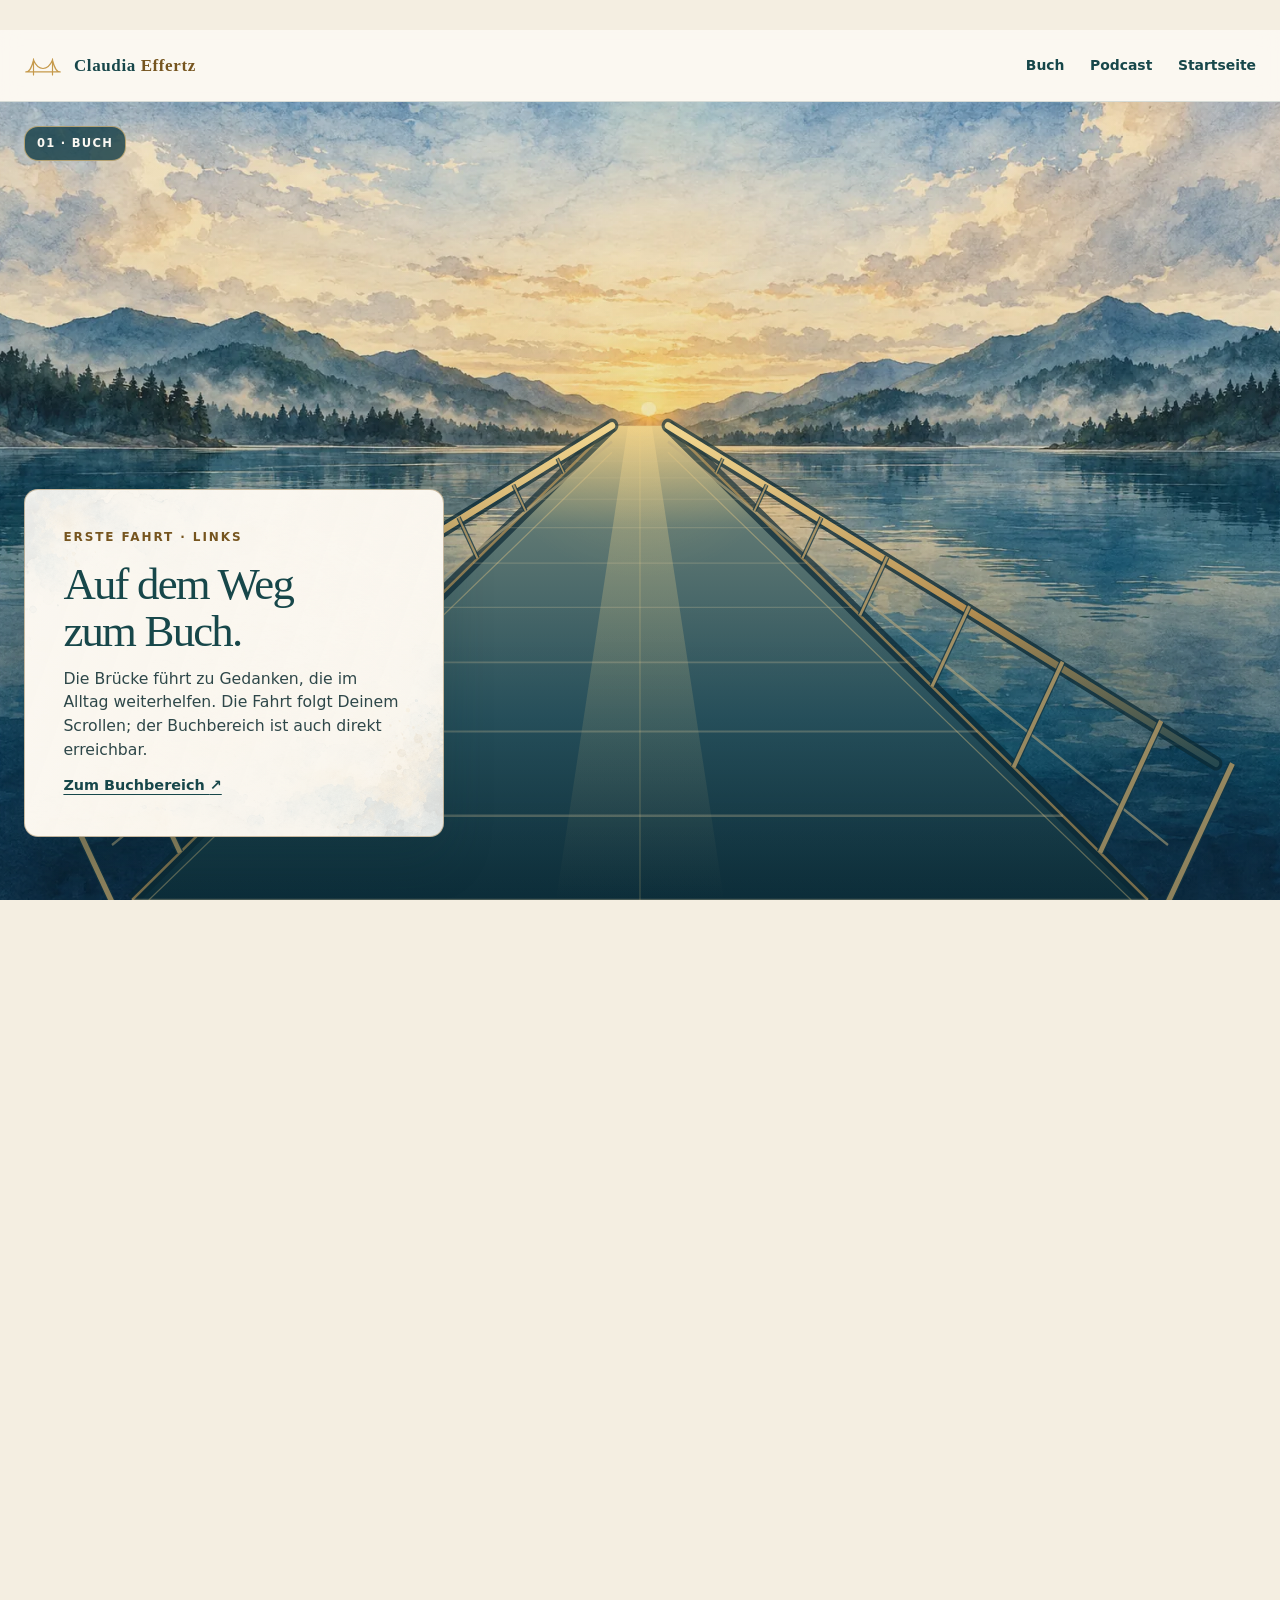
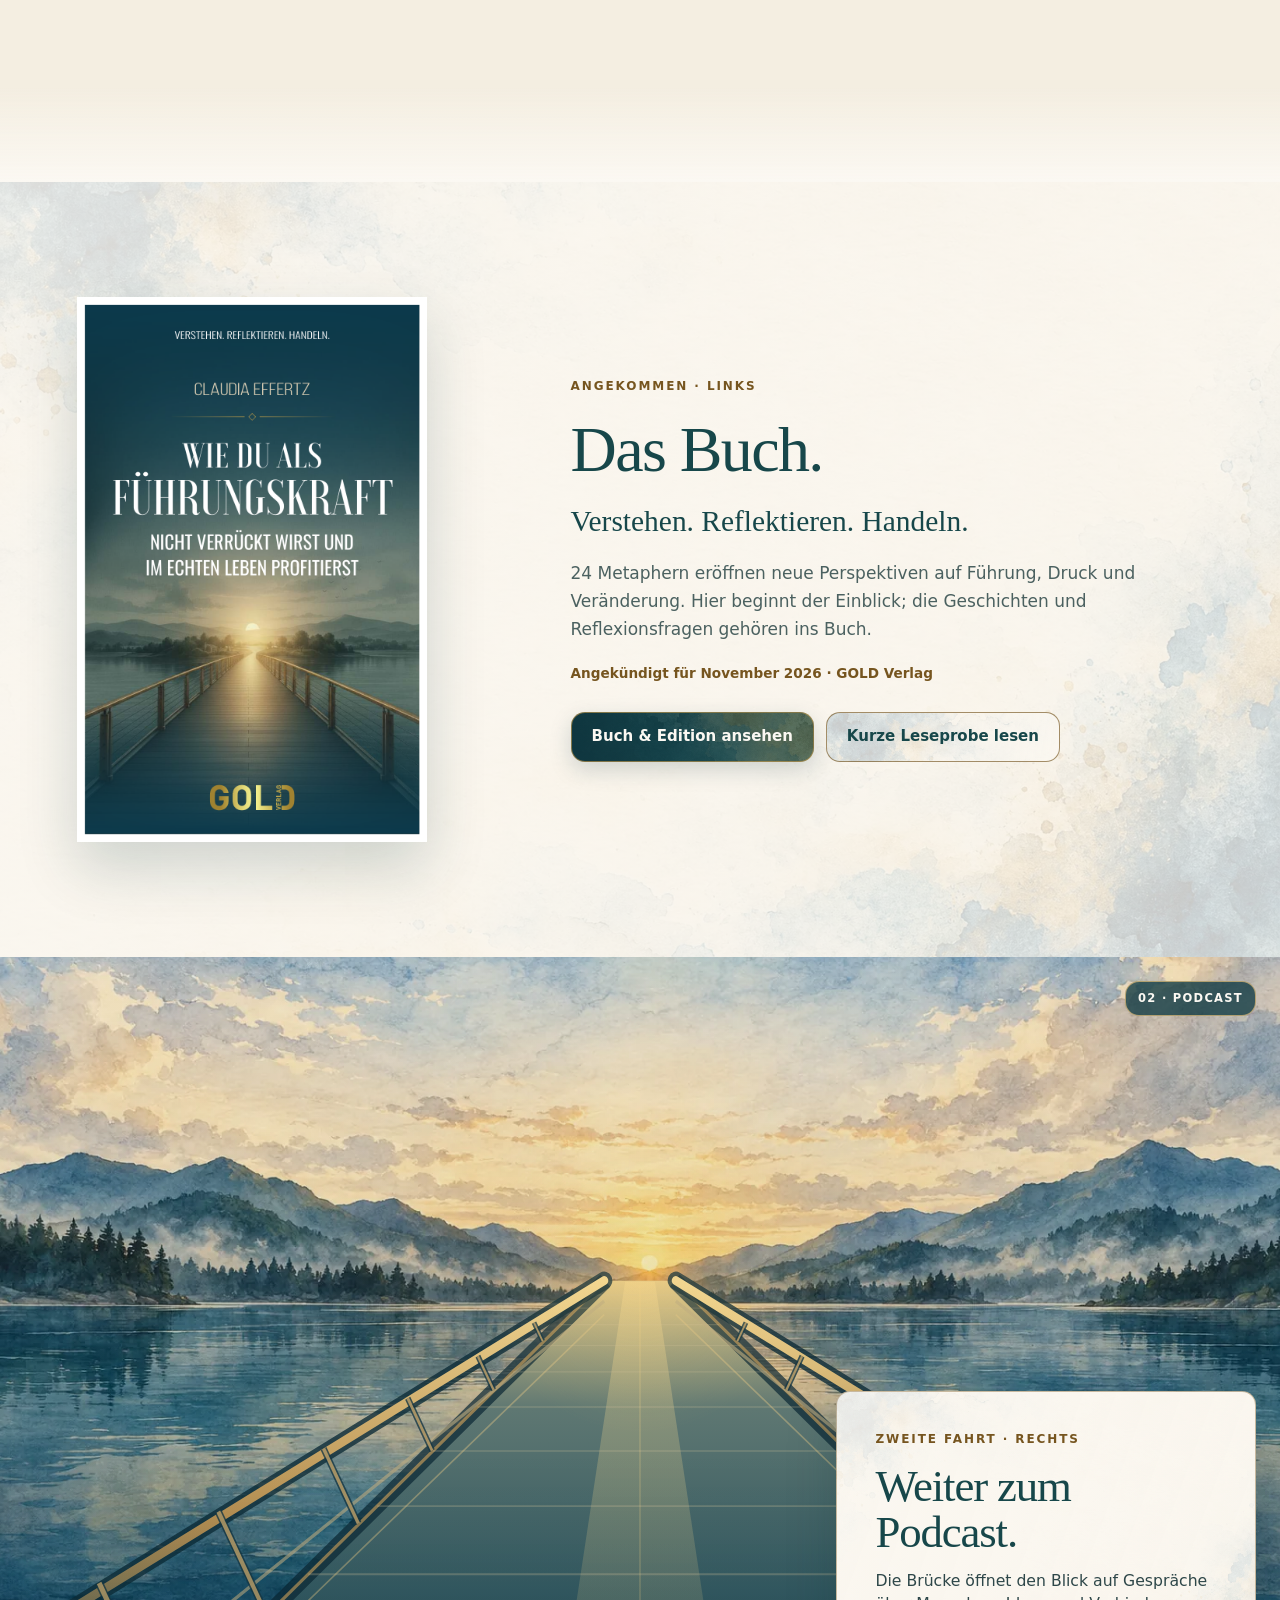
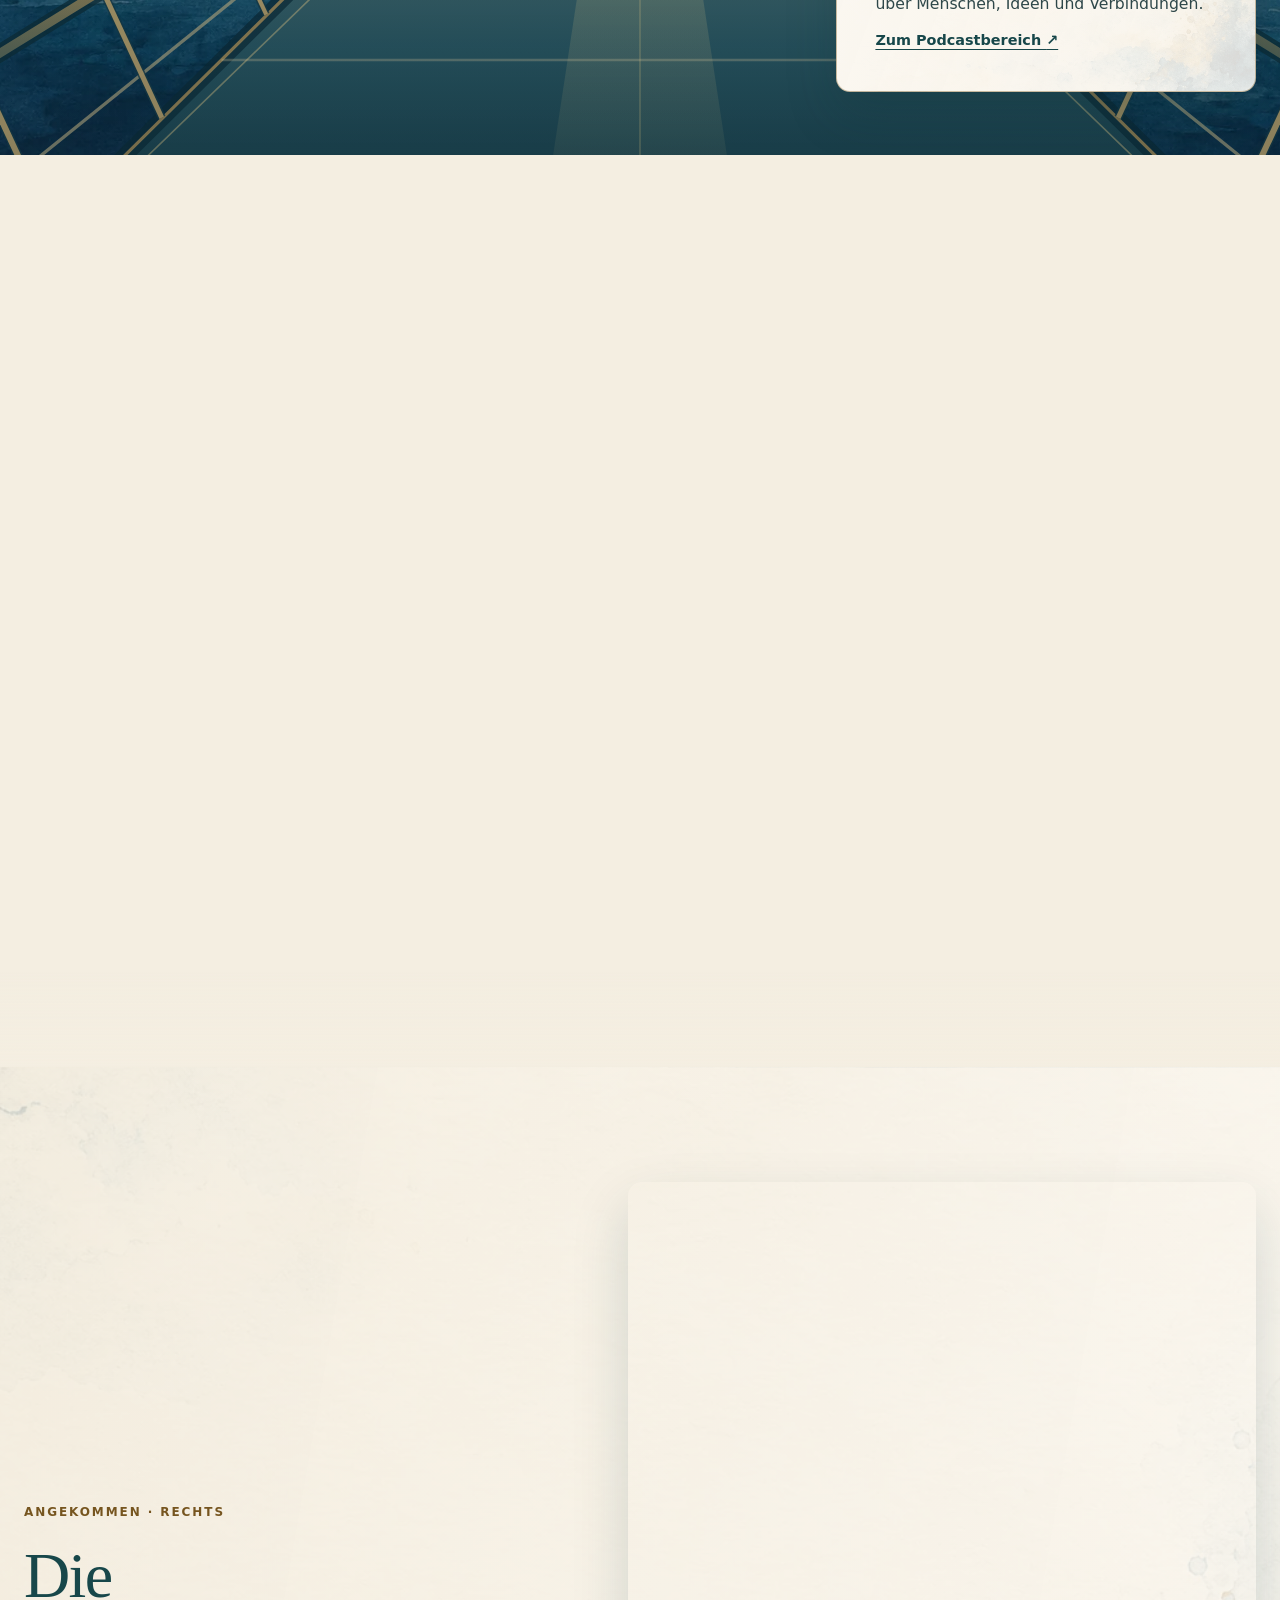
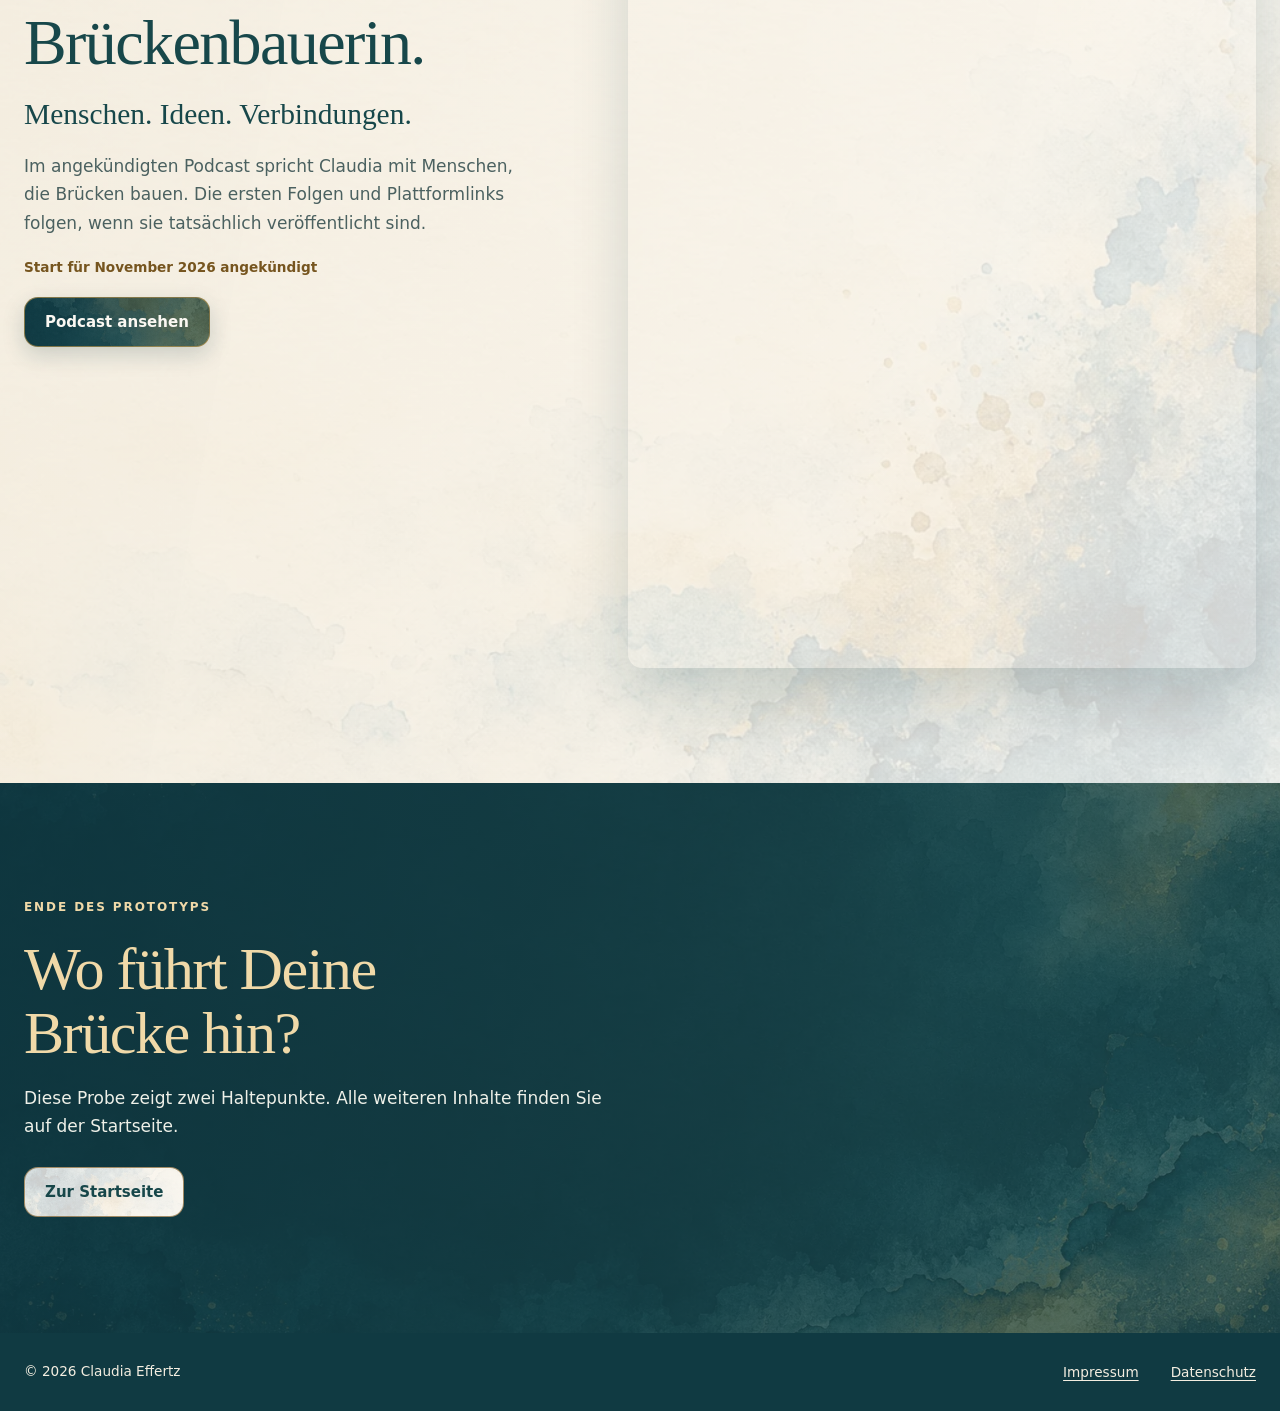
==== brueckenreise/index.html @ 392f96c6 "Promote light preview to main site and strengthen gold rules" ====
<!doctype html>
<html lang="de">
<head>
  <meta charset="utf-8">
  <meta name="viewport" content="width=device-width, initial-scale=1">
    <meta http-equiv="Content-Security-Policy" content="default-src 'self'; base-uri 'self'; object-src 'none'; form-action 'none'; frame-src 'none'; script-src 'self'; style-src 'self'; img-src 'self' data:; font-src 'self'; connect-src 'self'; media-src 'self'">
  <meta name="robots" content="noindex, nofollow">
  <meta name="theme-color" content="#F4EEE1">
  <meta name="description" content="Zweistopp-Prototyp der Brückenreise für Claudia Effertz: Buch links, Podcast rechts.">
  <title>Brückenreise · Prototyp | Claudia Effertz</title>
  <link rel="preload" href="../assets/brueckenreise-see.webp" as="image">
  <link rel="stylesheet" href="../styles.css?v=main-light-1">
  <link rel="stylesheet" href="bridge.css?v=5">
</head>
<body class="journey-page">
  <a class="skip-link" href="#buch">Zum ersten Inhalt</a>
  <header class="journey-header">
    <a class="brand" href="../" aria-label="Claudia Effertz, Startseite">
      <svg class="brand__mark" viewBox="0 0 64 40" aria-hidden="true"><path d="M3 30h58M16 8v27M48 8v27M16 10c8 19 24 19 32 0M3 30c7 0 10-8 13-20M48 10c3 12 6 20 13 20"/></svg>
      <span>Claudia <strong>Effertz</strong></span>
    </a>
    <nav class="journey-nav" aria-label="Brückenreise">
      <a href="#buch">Buch</a>
      <a href="#podcast">Podcast</a>
      <a href="../">Startseite</a>
    </nav>
  </header>

  <main>
    <section class="bridge-run bridge-run--book" aria-labelledby="bridge-start-title">
      <div class="bridge-run__sticky">
        <div class="bridge-scene" aria-hidden="true">
          <div class="bridge-scene__landscape"></div>
          <img class="bridge-scene__deck" src="bridge-deck.svg" alt="" width="1600" height="900">
          <img class="bridge-scene__rails" src="bridge-rails.svg" alt="" width="1600" height="900">
          <div class="bridge-scene__light"></div>
        </div>
        <div class="bridge-run__caption bridge-run__caption--left">
          <span class="section-kicker">Erste Fahrt · links</span>
          <h1 id="bridge-start-title">Auf dem Weg zum Buch.</h1>
          <p>Die Brücke führt zu Gedanken, die im Alltag weiterhelfen. Die Fahrt folgt Deinem Scrollen; der Buchbereich ist auch direkt erreichbar.</p>
          <a href="#buch">Zum Buchbereich <span aria-hidden="true">↗</span></a>
        </div>
        <span class="bridge-run__edge bridge-run__edge--left" aria-hidden="true">01 · Buch</span>
      </div>
    </section>

    <section class="journey-stop journey-stop--book" id="buch" tabindex="-1" aria-labelledby="book-stop-title">
      <div class="shell journey-stop__grid">
        <figure class="journey-stop__book"><img src="../assets/buchcover.png" width="900" height="1400" alt="Cover des Buches Wie Du als Führungskraft nicht verrückt wirst und im echten Leben profitierst" loading="lazy"></figure>
        <div class="journey-stop__copy">
          <span class="section-kicker">Angekommen · links</span>
          <h2 id="book-stop-title">Das Buch.</h2>
          <p class="journey-stop__lead">Verstehen. Reflektieren. Handeln.</p>
          <p>24 Metaphern eröffnen neue Perspektiven auf Führung, Druck und Veränderung. Hier beginnt der Einblick; die Geschichten und Reflexionsfragen gehören ins Buch.</p>
          <p class="journey-stop__status">Angekündigt für November 2026 · GOLD Verlag</p>
          <div class="journey-stop__actions">
            <a class="button button--primary" href="../buch/">Buch &amp; Edition ansehen</a>
            <a class="button button--secondary" href="../assets/leseprobe-kurz.pdf?v=tagged-1" type="application/pdf">Kurze Leseprobe lesen</a>
          </div>
        </div>
      </div>
    </section>

    <section class="bridge-run bridge-run--podcast" aria-labelledby="podcast-run-title">
      <div class="bridge-run__sticky">
        <div class="bridge-scene" aria-hidden="true">
          <div class="bridge-scene__landscape"></div>
          <img class="bridge-scene__deck" src="bridge-deck.svg" alt="" width="1600" height="900" loading="lazy">
          <img class="bridge-scene__rails" src="bridge-rails.svg" alt="" width="1600" height="900" loading="lazy">
          <div class="bridge-scene__light"></div>
        </div>
        <div class="bridge-run__caption bridge-run__caption--right">
          <span class="section-kicker">Zweite Fahrt · rechts</span>
          <h2 id="podcast-run-title">Weiter zum Podcast.</h2>
          <p>Die Brücke öffnet den Blick auf Gespräche über Menschen, Ideen und Verbindungen.</p>
          <a href="#podcast">Zum Podcastbereich <span aria-hidden="true">↗</span></a>
        </div>
        <span class="bridge-run__edge bridge-run__edge--right" aria-hidden="true">02 · Podcast</span>
      </div>
    </section>

    <section class="journey-stop journey-stop--podcast" id="podcast" aria-labelledby="podcast-stop-title">
      <div class="shell journey-stop__grid">
        <div class="journey-stop__copy">
          <span class="section-kicker">Angekommen · rechts</span>
          <h2 id="podcast-stop-title">Die Brückenbauerin.</h2>
          <p class="journey-stop__lead">Menschen. Ideen. Verbindungen.</p>
          <p>Im angekündigten Podcast spricht Claudia mit Menschen, die Brücken bauen. Die ersten Folgen und Plattformlinks folgen, wenn sie tatsächlich veröffentlicht sind.</p>
          <p class="journey-stop__status">Start für November 2026 angekündigt</p>
          <a class="button button--primary" href="../podcast/">Podcast ansehen</a>
        </div>
        <figure class="journey-stop__podcast"><img src="../assets/ce-podcast-dialogue-light.webp" width="1448" height="1086" alt="Mikrofone und Kopfhörer als Motiv für den Podcast" loading="lazy"></figure>
      </div>
    </section>

    <section class="journey-end" aria-labelledby="journey-end-title">
      <div class="shell">
        <span class="section-kicker">Ende des Prototyps</span>
        <h2 id="journey-end-title">Wo führt Deine Brücke hin?</h2>
        <p>Diese Probe zeigt zwei Haltepunkte. Alle weiteren Inhalte finden Sie auf der Startseite.</p>
        <a class="button button--secondary" href="../">Zur Startseite</a>
      </div>
    </section>
  </main>

  <footer class="journey-footer"><div class="shell"><span>© 2026 Claudia Effertz</span><nav aria-label="Rechtliche Informationen"><a href="../impressum.html">Impressum</a><a href="../datenschutz.html">Datenschutz</a></nav></div></footer>
</body>
</html>
---- styles.css ----
:root {
  color-scheme: light;
  --bg: #f4eee1;
  --surface: #fbf8f2;
  --surface-alt: #ebe3d5;
  --ink: #17474a;
  --text: #2e4749;
  --muted: #4b6160;
  --accent: #c69a4b;
  --accent-strong: #76551f;
  --secondary: #2e6666;
  --secondary-deep: #1b5054;
  --line: rgb(23 71 74 / 19%);
  --shadow: 0 24px 70px rgb(23 71 74 / 16%);
  --radius: 14px;
  --shell: 1240px;
  --header: 78px;
  --gold-rule: clamp(2px, .12vw, 3px);
  --ease-out: cubic-bezier(.16, 1, .3, 1);
  --serif: "Iowan Old Style", "Baskerville", "Times New Roman", serif;
  --sans: "Avenir Next", "Segoe UI", system-ui, sans-serif;
}

*, *::before, *::after { box-sizing: border-box; }

html { scroll-behavior: smooth; }

::selection { color: var(--surface); background: var(--secondary); }

* { scrollbar-color: var(--accent) var(--bg); }

body {
  margin: 0;
  color: var(--text);
  background: var(--bg);
  font-family: var(--sans);
  font-size: 17px;
  line-height: 1.65;
  text-rendering: optimizeLegibility;
}

body.menu-open { overflow: hidden; }
.site-home { overflow-x: clip; }

img { display: block; max-width: 100%; }
a { color: inherit; text-underline-offset: .22em; }
button, input, select, textarea { font: inherit; }

h1, h2, h3, p, figure, dl, dd { margin: 0; }

h1, h2, h3 {
  color: var(--ink);
  font-family: var(--serif);
  text-wrap: balance;
}

h1 {
  max-width: 12ch;
  font-size: clamp(3.8rem, 6vw, 6.7rem);
  font-weight: 500;
  letter-spacing: -.04em;
  line-height: .98;
}

h1 span { display: block; }

h2 {
  max-width: 14ch;
  font-size: clamp(2.8rem, 4.7vw, 5rem);
  font-weight: 500;
  letter-spacing: -.025em;
  line-height: 1.06;
}

h3 {
  font-size: clamp(1.45rem, 2.2vw, 2rem);
  font-weight: 600;
  line-height: 1.18;
}

.shell { width: min(var(--shell), calc(100% - 48px)); margin-inline: auto; }
.section { padding: clamp(6rem, 10vw, 10rem) 0; scroll-margin-top: calc(var(--header) + 24px); }

.skip-link {
  position: fixed;
  top: 12px;
  left: 12px;
  z-index: 20;
  padding: 10px 14px;
  border-radius: var(--radius);
  color: var(--surface);
  background: var(--ink);
  transform: translateY(-150%);
}

.skip-link:focus { transform: none; }

.site-header {
  --page-progress: 0;
  position: sticky;
  top: 0;
  z-index: 10;
  min-height: var(--header);
  display: flex;
  align-items: center;
  justify-content: space-between;
  gap: 24px;
  padding: 12px max(24px, calc((100vw - var(--shell)) / 2));
  border-bottom: 1px solid var(--line);
  background: color-mix(in srgb, var(--surface) 92%, transparent);
  -webkit-backdrop-filter: blur(14px);
  backdrop-filter: blur(14px);
  transition: background-color .35s ease, box-shadow .35s ease;
}

.site-header.is-scrolled { box-shadow: 0 14px 40px rgb(23 71 74 / 10%); }
.site-header__progress { position: absolute; right: 0; bottom: -1px; left: 0; height: 2px; background: var(--accent); transform: scaleX(var(--page-progress)); transform-origin: left; pointer-events: none; }
.header-actions { display: flex; align-items: center; gap: 8px; }

.brand {
  display: inline-flex;
  align-items: center;
  gap: 12px;
  color: var(--ink);
  font-family: var(--serif);
  font-weight: 700;
  letter-spacing: .035em;
  line-height: 1;
  text-decoration: none;
  white-space: nowrap;
}

.brand strong { color: var(--accent-strong); font-weight: 700; }
.brand__mark { width: 38px; height: 28px; fill: none; stroke: var(--accent); stroke-width: 2; stroke-linecap: round; stroke-linejoin: round; }

.desktop-nav { display: flex; align-items: center; gap: clamp(14px, 1.6vw, 24px); }
.desktop-nav a { position: relative; color: var(--muted); font-size: 14px; font-weight: 650; text-decoration: none; white-space: nowrap; }
.desktop-nav a:hover { color: var(--ink); }
.desktop-nav a:not(.nav-cta)::after { position: absolute; right: 0; bottom: -7px; left: 0; height: var(--gold-rule); background: var(--accent); content: ""; transform: scaleX(0); transform-origin: left; transition: transform .35s var(--ease-out); }
.desktop-nav a:not(.nav-cta):hover::after, .desktop-nav a:not(.nav-cta):focus-visible::after { transform: scaleX(1); }

.desktop-nav .nav-cta {
  padding: 10px 17px;
  border-radius: var(--radius);
  color: var(--surface);
  background: var(--ink);
}

.menu-button {
  display: none;
  min-height: 44px;
  padding: 8px 14px;
  border: 1px solid var(--line);
  border-radius: var(--radius);
  color: var(--ink);
  background: var(--surface);
  font-size: 14px;
  font-weight: 700;
  cursor: pointer;
}

.mobile-nav {
  position: fixed;
  inset: var(--header) 0 auto;
  max-height: calc(100dvh - var(--header));
  overflow-y: auto;
  padding: 20px 24px 32px;
  border-bottom: 1px solid var(--line);
  background: var(--surface);
  box-shadow: var(--shadow);
}

.mobile-nav a { display: block; padding: 14px 0; border-bottom: 1px solid var(--line); color: var(--ink); font-weight: 700; text-decoration: none; }

.hero {
  position: relative;
  isolation: isolate;
  overflow: clip;
  min-height: calc(100dvh - var(--header));
  display: grid;
  align-items: center;
  padding: clamp(3rem, 6vw, 5.5rem) 0;
  background: var(--surface);
}

.hero::before {
  position: absolute;
  inset: 0;
  z-index: -1;
  content: "";
  background:
    linear-gradient(90deg, color-mix(in srgb, var(--surface) 96%, transparent) 0 48%, transparent 70%),
    radial-gradient(circle at 79% 38%, color-mix(in srgb, var(--secondary) 13%, transparent), transparent 32%);
  pointer-events: none;
}

.hero__grid { display: grid; grid-template-columns: minmax(0, .9fr) minmax(440px, 1.1fr); gap: clamp(4rem, 6vw, 6.5rem); align-items: center; }
.hero__copy { display: grid; gap: 1.7rem; }
@media (min-width: 901px) { .hero__copy h1 { font-size: clamp(3.6rem, 5.2vw, 5.4rem); } }
.hero__copy > * { animation: hero-copy-in .85s var(--ease-out) both; }
.hero__copy > :nth-child(2) { animation-delay: .08s; }
.hero__copy > :nth-child(3) { animation-delay: .16s; }
.hero__copy > :nth-child(4) { animation-delay: .24s; }
.hero__lead { max-width: 42ch; color: var(--muted); font-size: clamp(1.08rem, 1.8vw, 1.35rem); line-height: 1.55; }
.hero__values { display: flex; flex-wrap: wrap; gap: 8px 20px; color: var(--accent-strong); font-size: 13px; font-weight: 800; letter-spacing: .08em; text-transform: uppercase; }
.hero__values span + span::before { margin-right: 20px; color: var(--accent); content: "·"; }

/* Reuse the painted paper: broad, feathered washes reveal the original pigment blooms and splashes. */
.hero__stage { position: relative; isolation: isolate; animation: hero-stage-in 1s var(--ease-out) .08s both; }
.hero__stage::before {
  position: absolute;
  inset: -28% -29%;
  z-index: -1;
  content: "";
  background: url('assets/aquarell-pergament.webp') center / 100% 100% no-repeat;
  transform: scaleX(-1);
  opacity: .68;
  mix-blend-mode: multiply;
  -webkit-mask: url('assets/portrait-wash-mask.svg?v=2') center / 100% 100% no-repeat;
  mask: url('assets/portrait-wash-mask.svg?v=2') center / 100% 100% no-repeat;
  pointer-events: none;
}
@media (max-width: 640px) {
  .hero__stage::before { inset: -17% -17%; opacity: .55; }
}
.hero__media { position: relative; height: min(70vh, 660px); min-height: 500px; overflow: hidden; border-radius: var(--radius); box-shadow: var(--shadow); }
.hero__media img { width: 100%; height: 100%; object-fit: cover; object-position: 48% center; transform: scale(1.015); animation: hero-image-settle 1.4s var(--ease-out) .15s both; }
.hero__shade { position: absolute; inset: 38% 0 0; background: linear-gradient(180deg, transparent, rgb(13 52 56 / 72%)); pointer-events: none; }
.hero__connection { position: absolute; inset: auto -1% 2%; width: 102%; height: 38%; overflow: visible; fill: none; stroke-linecap: round; pointer-events: none; -webkit-mask-image: radial-gradient(ellipse 24% 105% at 43% 30%, transparent 0 68%, rgb(0 0 0 / 55%) 78%, #000 90%); mask-image: radial-gradient(ellipse 24% 105% at 43% 30%, transparent 0 68%, rgb(0 0 0 / 55%) 78%, #000 90%); }
.hero__connection path { vector-effect: non-scaling-stroke; transform-box: fill-box; transform-origin: center; will-change: transform, opacity; }
.hero__connection-line { stroke: #dfbd7c; stroke-dasharray: 1; stroke-dashoffset: 1; animation: connection-draw 1.55s var(--ease-out) forwards; }
.hero__connection-line--far { opacity: .28; stroke-width: 1.8; animation-delay: .22s; }
.hero__connection-line--main { opacity: .7; stroke-width: 2.5; animation-delay: .28s; }
.hero__connection-line--near { opacity: .43; stroke-width: 2; animation-delay: .34s; }

.hero__glass {
  position: absolute;
  right: -20px;
  bottom: 30px;
  width: min(300px, 72%);
  display: grid;
  gap: 3px;
  padding: 16px 19px;
  border: 1px solid rgb(223 189 124 / 42%);
  border-radius: var(--radius);
  color: #fbf8f2;
  background: rgb(20 63 69 / 76%);
  box-shadow: 0 18px 45px rgb(3 14 18 / 25%);
  -webkit-backdrop-filter: blur(10px) saturate(115%);
  backdrop-filter: blur(10px) saturate(115%);
}
.hero__glass span { color: #dfbd7c; font-family: var(--serif); font-size: 1.22rem; }
.hero__glass strong { font-size: 12px; letter-spacing: .06em; text-transform: uppercase; }

@keyframes hero-copy-in {
  from { opacity: 0; transform: translate3d(0, 24px, 0); }
  to { opacity: 1; transform: translate3d(0, 0, 0); }
}

@keyframes hero-stage-in {
  from { opacity: 0; transform: translate3d(22px, 0, 0);  }
  to { opacity: 1; transform: translate3d(0, 0, 0);  }
}

@keyframes hero-image-settle {
  from { transform: scale(1.075); }
  to { transform: scale(1.015); }
}

@keyframes connection-draw { to { stroke-dashoffset: 0; } }


.actions { display: flex; flex-wrap: wrap; gap: 12px; }

.button {
  min-height: 50px;
  display: inline-flex;
  align-items: center;
  justify-content: center;
  width: max-content;
  padding: 12px 20px;
  border: 1px solid transparent;
  border-radius: var(--radius);
  font-size: 15px;
  font-weight: 800;
  line-height: 1;
  text-decoration: none;
  white-space: nowrap;
  transition: transform .2s ease, background-color .2s ease, border-color .2s ease;
}

.button:active { transform: translateY(1px) scale(.99); }
.button--primary { color: var(--surface); background: var(--ink); border-color: var(--ink); }
.button--primary:hover { color: var(--surface); background: var(--secondary-deep); border-color: var(--secondary-deep); }
.button--secondary { color: var(--ink); background: transparent; border-color: var(--accent-strong); }
.button--secondary:hover { background: color-mix(in srgb, var(--accent) 14%, transparent); }

.button:focus-visible, a:focus-visible, button:focus-visible {
  outline: 3px solid var(--accent-strong);
  outline-offset: 4px;
}

.section-head { max-width: 720px; display: grid; gap: 18px; margin-bottom: clamp(3rem, 6vw, 5rem); }
.section-head::after { width: clamp(64px, 8vw, 96px); height: 7px; margin-top: 8px; background: linear-gradient(var(--accent), var(--accent)) left center / 100% var(--gold-rule) no-repeat; content: ""; transform-origin: left; }
.reveal-enabled .section-head[data-reveal]::after, .reveal-enabled .offers article[data-reveal]::before { opacity: 0; transform: scaleX(.12); }
.reveal-enabled .section-head[data-reveal].is-visible::after, .reveal-enabled .offers article[data-reveal].is-visible::before { opacity: 1; transform: scaleX(1); transition: opacity .35s var(--ease-out) .28s, transform .9s var(--ease-out) .28s; }
.section-head p { max-width: 58ch; color: var(--muted); font-size: 1.1rem; }

.intro__grid { display: grid; grid-template-columns: minmax(0, .82fr) minmax(0, 1.18fr); gap: clamp(3rem, 8vw, 9rem); }
.prose { display: grid; gap: 20px; color: var(--muted); font-size: clamp(1.08rem, 1.8vw, 1.28rem); }
.shell.connections { width: min(680px, calc(100% - 48px)); margin-top: clamp(3.5rem, 6vw, 5.5rem); padding: 0; display: grid; border-block: 1px solid var(--line); list-style: none; }
.connections li { display: grid; grid-template-columns: minmax(0, 1fr) minmax(56px, .45fr) minmax(0, 1fr); align-items: center; gap: clamp(14px, 2vw, 28px); padding: 16px 0; }
.connections li + li { border-top: 1px solid var(--line); }
.connections span { color: var(--ink); font-family: var(--serif); font-size: clamp(1.28rem, 2vw, 1.8rem); }
.connections span:last-child { text-align: right; }
.connections i { height: var(--gold-rule); background: var(--accent); transform-origin: left; transition: transform 1.65s var(--ease-out) .18s; }
.reveal-enabled .connections [data-reveal] i { transform: scaleX(.08); }
.reveal-enabled .connections [data-reveal].is-visible i { transform: scaleX(1); }
.facts { margin-top: 5rem; display: grid; grid-template-columns: 1.15fr .95fr .95fr 1.15fr; gap: 12px; }
.facts div { min-height: 170px; display: grid; align-content: center; gap: 10px; padding: clamp(24px, 3vw, 36px); border-radius: var(--radius); background: var(--surface); }
.facts div:nth-child(2), .facts div:nth-child(4) { background: var(--surface-alt); }
.facts dt { color: var(--ink); font-family: var(--serif); font-size: clamp(2.4rem, 4vw, 4rem); font-variant-numeric: tabular-nums; line-height: 1; transition: color .25s ease; }
.facts dt.is-counting { color: var(--accent-strong); }
.facts .facts__word { font-size: clamp(2rem, 3.4vw, 3.35rem); }
.facts dd { color: var(--muted); font-size: 14px; }

.method { background: var(--surface); }
.method__layout { display: grid; grid-template-columns: minmax(320px, .9fr) minmax(0, 1.1fr); gap: clamp(3rem, 7vw, 7rem); align-items: start; }
.method__media { position: sticky; top: calc(var(--header) + 40px); overflow: hidden; aspect-ratio: 3 / 2; border-radius: var(--radius); box-shadow: var(--shadow); }
.method__media img { width: 100%; height: 100%; object-fit: cover; transition: transform .7s cubic-bezier(.16, 1, .3, 1); }
.method__list { position: relative; margin: 0; padding: 0; display: grid; list-style: none; }
.method__list::before { position: absolute; top: 59px; bottom: 59px; left: 9px; width: var(--gold-rule); background: linear-gradient(180deg, transparent, color-mix(in srgb, var(--accent) 55%, transparent) 8%, color-mix(in srgb, var(--accent) 55%, transparent) 92%, transparent); content: ""; }
@media (min-width: 901px) {
  .method { padding-bottom: 0; }
  .method__list { padding-bottom: clamp(6rem, 10vw, 10rem); }
  .method__list::before { bottom: calc(59px + clamp(6rem, 10vw, 10rem)); }
}
.method__list li { --method-step-delay: 0s; position: relative; min-height: 118px; display: grid; align-content: center; gap: 8px; padding: 24px 0 24px 58px; border-bottom: 1px solid var(--line); }
.method__list li::before { position: absolute; top: 50%; left: 9px; width: 26px; height: var(--gold-rule); background: var(--accent); content: ""; transform: scaleX(1); transform-origin: left; }
.method__list li:nth-child(2) { --method-step-delay: .055s; }
.method__list li:nth-child(3) { --method-step-delay: .11s; }
.method__list li:nth-child(4) { --method-step-delay: .165s; }
.method__list li:nth-child(5) { --method-step-delay: .22s; }
.method__list li:nth-child(6) { --method-step-delay: .275s; }
.reveal-enabled .method__list li::before { opacity: 0; transform: scaleX(.08); }
.reveal-enabled .method__list li.is-visible::before { opacity: 1; transform: scaleX(1); transition: opacity .35s var(--ease-out) calc(var(--method-step-delay) + .18s), transform 1.35s var(--ease-out) calc(var(--method-step-delay) + .18s); }
.method__list strong { color: var(--ink); font-family: var(--serif); font-size: clamp(1.6rem, 2.6vw, 2.4rem); }
.method__list span { max-width: 34ch; color: var(--muted); }

.offers__grid { display: grid; grid-template-columns: repeat(12, minmax(0, 1fr)); gap: 12px; }
.offers article { min-height: 230px; grid-column: span 7; display: grid; align-content: start; gap: 14px; padding: clamp(30px, 4vw, 46px); border: 1px solid var(--line); border-radius: var(--radius); background: var(--bg); transition: transform .35s var(--ease-out), border-color .35s ease, background-color .35s ease, box-shadow .35s ease; }
.offers article:nth-child(2), .offers article:nth-child(3), .offers article:nth-child(6) { grid-column: span 5; }
.offers article:nth-child(4) { grid-column: span 7; }
.offers article:nth-child(5) { grid-column: span 7; }
.offers article::before { width: 44px; height: 7px; margin-bottom: 10px; background: linear-gradient(var(--accent), var(--accent)) left center / 100% var(--gold-rule) no-repeat; content: ""; transform-origin: left; }
.offers article:first-child { color: #fbf8f2; border-color: transparent; background: var(--secondary-deep); box-shadow: var(--shadow); }
.offers article:first-child h3 { color: var(--accent); }
.offers article:first-child p { color: #dce7e8; }
.offers article:nth-child(3), .offers article:nth-child(6) { background: var(--surface-alt); }
.offers article p { max-width: 46ch; color: var(--muted); }

.voices { color: #fbf8f2; background: var(--secondary-deep); }
.voices h2 { color: #f0d9a8; }
.voices__grid { display: grid; grid-template-columns: repeat(3, 1fr); border-block: 1px solid rgb(251 248 242 / 24%); }
.voices article { min-height: 250px; display: grid; align-content: center; padding: clamp(28px, 4vw, 48px); }
.voices article + article { border-left: 1px solid rgb(251 248 242 / 24%); }
.voices article p { margin: 0; color: #fbf8f2; font-family: var(--serif); font-size: clamp(1.55rem, 2.6vw, 2.35rem); line-height: 1.22; }

.book { background: var(--surface); }
.book__grid { display: grid; grid-template-columns: minmax(320px, .78fr) minmax(0, 1.22fr); gap: clamp(4rem, 8vw, 8rem); align-items: center; }
.book__media { width: min(100%, 480px); overflow: hidden; border-radius: var(--radius); box-shadow: var(--shadow); }
.book__media picture { display: block; aspect-ratio: .8; }
.book__media img { width: 100%; height: 100%; object-fit: cover; }
.book__copy { display: grid; gap: 22px; }
.book__copy > p { max-width: 55ch; color: var(--muted); font-size: 1.12rem; }
.book__facts { display: grid; grid-template-columns: repeat(3, 1fr); margin: 12px 0; border-block: 1px solid var(--line); }
.book__facts div { padding: 24px 16px 24px 0; }
.book__facts dt { color: var(--ink); font-family: var(--serif); font-size: 2.5rem; font-variant-numeric: tabular-nums; line-height: 1; transition: color .25s ease; }
.book__facts dt.is-counting { color: var(--accent-strong); }
.book__facts dd { margin-top: 7px; color: var(--muted); font-size: 13px; line-height: 1.4; }
.text-link { width: max-content; color: var(--ink); font-weight: 800; }

.testimonials {
  padding: clamp(4rem, 7vw, 7rem) 0;
  background-color: #f4eee1;
  background-image: linear-gradient(105deg, rgb(244 238 225 / 79%), rgb(251 248 242 / 88%)), url('assets/aquarell-pergament.webp');
  background-position: center;
  background-size: cover;
}
.testimonials__intro { display: grid; gap: .55rem; margin-bottom: clamp(1.5rem, 3vw, 2.5rem); }
.testimonials__intro h2 { max-width: 16ch; }
.testimonials__grid { display: grid; grid-template-columns: repeat(2, minmax(0, 1fr)); gap: clamp(12px, 2vw, 24px); }
.testimonials__featured, .testimonials__draft { min-width: 0; display: grid; gap: 1rem; border-radius: var(--radius); }
.testimonials__featured {
  align-content: space-between;
  padding: clamp(1.7rem, 3.5vw, 3.2rem);
  color: #fbf8f2;
  background-color: #18474b;
  background-image: linear-gradient(105deg, rgb(16 58 66 / 80%), rgb(31 76 78 / 69%)), url('assets/aquarell-nacht.webp');
  background-position: center;
  background-size: cover;
  box-shadow: 0 20px 50px rgb(16 58 66 / 16%);
}
.testimonials__featured--markus {
  background-color: #24565a;
  background-image: linear-gradient(105deg, rgb(31 76 78 / 77%), rgb(27 80 84 / 76%)), url('assets/aquarell-nacht.webp');
}
.testimonials__rating { display: flex; flex-wrap: wrap; align-items: center; gap: .5rem 1rem; color: #e5c17d; font-size: .78rem; font-weight: 800; letter-spacing: .06em; line-height: 1.2; }
.testimonials__stars { font-size: 1.45rem; letter-spacing: .13em; line-height: 1; white-space: nowrap; }
.testimonials__label { font-size: .72rem; font-weight: 800; letter-spacing: .12em; line-height: 1.4; text-transform: uppercase; }
.testimonials__featured .testimonials__label, .testimonials__source { color: #e5c17d; }
.testimonials__featured blockquote, .testimonials__draft blockquote { margin: 0; }
.testimonials__featured blockquote { max-width: 29ch; font-family: var(--serif); font-size: clamp(1.4rem, 2vw, 2rem); line-height: 1.28; }
.testimonials__featured blockquote p + p { margin-top: 1.15rem; }
.testimonials__source { padding-top: .85rem; border-top: 1px solid rgb(251 248 242 / 25%); font-size: .83rem; font-weight: 700; }
.testimonials__drafts { display: grid; grid-template-columns: repeat(3, minmax(0, 1fr)); gap: 12px; margin-top: clamp(12px, 2vw, 24px); }
.testimonials__draft {
  align-content: start;
  gap: .75rem;
  padding: clamp(1.35rem, 2.2vw, 2rem);
  border: 1px solid var(--line);
  color: var(--ink);
  background-color: #fbf8f2;
  background-image: linear-gradient(110deg, rgb(251 248 242 / 84%), rgb(251 248 242 / 90%)), url('assets/aquarell-pergament.webp');
  background-position: center;
  background-size: cover;
}
.testimonials__draft .testimonials__rating { color: var(--accent-strong); }
.testimonials__draft .testimonials__rating--sample > span:last-child { font-size: .68rem; text-transform: uppercase; }
.testimonials__draft .testimonials__label { color: var(--accent-strong); }
.testimonials__draft blockquote { font-family: var(--serif); font-size: clamp(1.15rem, 1.5vw, 1.45rem); line-height: 1.27; }
.testimonials__draft .testimonials__source { color: var(--muted); border-top-color: var(--line); }
.testimonials__note { margin-top: 1rem; color: var(--muted); font-size: .82rem; }
.book-sample__transcript { max-width: 62ch; margin-top: 1rem; padding: 1rem 1.25rem; border: 1px solid var(--line); border-radius: var(--radius); background: var(--surface); }
.book-sample__transcript summary { color: var(--ink); font-weight: 800; cursor: pointer; }
.book-sample__transcript > div { display: grid; gap: .85rem; padding-top: 1.25rem; }
.book-sample__transcript h3 { margin-top: .6rem; font-size: 1.35rem; }

.training__grid { display: grid; grid-template-columns: 1.15fr .85fr; gap: 24px; }
.training article { padding: clamp(30px, 5vw, 54px); border: 1px solid var(--line); border-radius: var(--radius); background: var(--surface); }
.training article:nth-child(2) { background: var(--surface-alt); }
.training__meta { margin: 12px 0 24px; color: var(--accent-strong); font-size: 13px; font-weight: 800; letter-spacing: .06em; text-transform: uppercase; }
.training ol, .training ul { margin: 0 0 28px; padding-left: 22px; color: var(--muted); }
.training li + li { margin-top: 12px; }

.podcast { background: var(--surface); }
.podcast__grid { display: grid; grid-template-columns: minmax(0, .78fr) minmax(420px, 1.22fr); gap: clamp(4rem, 8vw, 8rem); align-items: center; }
.podcast__copy { display: grid; gap: 22px; }
.podcast__copy > p:not(.platforms) { max-width: 55ch; color: var(--muted); font-size: 1.12rem; }
.podcast__visual { display: grid; gap: 22px; }
.podcast__media { overflow: hidden; aspect-ratio: 4 / 3; border-radius: var(--radius); box-shadow: var(--shadow); }
.podcast__media img { width: 100%; height: 100%; object-fit: cover; transition: transform .7s cubic-bezier(.16, 1, .3, 1); }
.podcast__statement { max-width: 31ch; margin: 0; }
.podcast__statement p { color: var(--ink); font-family: var(--serif); font-size: clamp(1.55rem, 2.4vw, 2.25rem); line-height: 1.18; }
.platforms { display: flex; flex-wrap: wrap; gap: 8px; }
.platforms span { padding: 8px 12px; border: 1px solid var(--line); border-radius: var(--radius); color: var(--ink); background: var(--bg); font-size: 13px; font-weight: 800; }

.ecosystem__grid { display: grid; grid-template-columns: 1.2fr .8fr; gap: 16px; }
.ecosystem__grid a { min-height: 200px; display: grid; align-content: start; gap: 14px; padding: clamp(28px, 4vw, 44px); border: 1px solid var(--line); border-radius: var(--radius); color: inherit; background: var(--surface); text-decoration: none; transition: transform .2s ease, border-color .2s ease; }
.ecosystem__grid a:hover { transform: translateY(-3px); border-color: var(--accent); }
.ecosystem__grid a:nth-child(2), .ecosystem__grid a:nth-child(3) { background: var(--surface-alt); }
.ecosystem__grid strong { color: var(--ink); font-family: var(--serif); font-size: clamp(1.35rem, 2.2vw, 1.75rem); overflow-wrap: anywhere; }
.ecosystem__grid span { max-width: 44ch; color: var(--muted); }

.engagement { background: var(--surface); }
.engagement__grid { display: grid; grid-template-columns: minmax(340px, .86fr) minmax(0, 1.14fr); gap: clamp(4rem, 8vw, 8rem); align-items: center; }
.engagement__signal { min-height: 480px; display: grid; align-content: center; gap: 8px; padding: clamp(30px, 5vw, 58px); border-radius: var(--radius); color: #fbf8f2; background: var(--secondary-deep); box-shadow: var(--shadow); }
.engagement__signal span { font-family: var(--serif); font-size: clamp(2.6rem, 5vw, 5rem); line-height: 1; }
.engagement__signal span:nth-child(2) { padding-left: 12%; color: var(--accent); }
.engagement__signal span:nth-child(3) { padding-left: 24%; }
.engagement__copy { display: grid; gap: 20px; }
.engagement__copy > p { color: var(--muted); }
.note { padding: 18px; border-radius: var(--radius); background: var(--surface-alt); font-size: 14px; }

.values { overflow: clip; background: radial-gradient(circle at 78% 34%, color-mix(in srgb, var(--accent) 8%, transparent), transparent 32%); }
.values__visuals { position: relative; min-height: clamp(500px, 52vw, 680px); display: grid; grid-template-columns: minmax(0, 1.5fr) minmax(260px, .72fr); grid-template-rows: repeat(2, minmax(0, 1fr)); gap: 12px; margin-bottom: clamp(3rem, 6vw, 5rem); }
.values__image { position: relative; overflow: hidden; margin: 0; border-radius: var(--radius); box-shadow: var(--shadow); }
.values__image--main { grid-row: 1 / -1; }
.values__image img { width: 100%; height: 100%; object-fit: cover; transition: transform 1.1s var(--ease-out); }
.values__glass { position: absolute; bottom: 24px; left: 24px; z-index: 3; width: min(290px, calc(100% - 48px)); display: grid; gap: 3px; padding: 15px 18px; border: 1px solid rgb(223 189 124 / 38%); border-radius: var(--radius); color: #fbf8f2; background: rgb(20 63 69 / 76%); box-shadow: 0 18px 45px rgb(3 14 18 / 22%); -webkit-backdrop-filter: blur(8px) saturate(112%); backdrop-filter: blur(8px) saturate(112%); }
.values__glass span { color: var(--accent); font-family: var(--serif); font-size: 1.3rem; }
.values__glass strong { font-size: 12px; letter-spacing: .055em; text-transform: uppercase; }
.values__line { position: absolute; left: 61%; z-index: 4; width: 13%; height: var(--gold-rule); background: var(--accent); opacity: .78; transform: scaleX(1); transform-origin: left; pointer-events: none; }
.values__line--one { top: 28%; }
.values__line--two { top: 72%; }
.reveal-enabled .values__visuals[data-reveal] .values__line { opacity: 0; transform: scaleX(.06); }
.reveal-enabled .values__visuals[data-reveal].is-visible .values__line { opacity: .78; transform: scaleX(1); transition: opacity .4s var(--ease-out) .42s, transform 1s var(--ease-out) .42s; }
.reveal-enabled .values__visuals[data-reveal].is-visible .values__line--two { transition-delay: .56s; }
.values__grid { display: grid; grid-template-columns: 1.15fr .85fr; column-gap: clamp(28px, 5vw, 64px); }
.values article { min-height: 190px; display: grid; align-content: end; gap: 14px; padding: 34px 0 40px; border-bottom: 1px solid var(--line); }
.values article:nth-child(even) { padding-left: 0; }
.values article h3 { color: var(--accent-strong); font-family: var(--sans); font-size: 12px; font-weight: 800; letter-spacing: .095em; text-transform: uppercase; }
.values article p { max-width: 31ch; color: var(--ink); font-family: var(--serif); font-size: clamp(1.45rem, 2.3vw, 2.1rem); line-height: 1.25; }
.values article:last-child { min-height: 240px; grid-column: 1 / -1; grid-template-columns: minmax(170px, .34fr) minmax(0, 1fr); align-items: end; margin-top: clamp(20px, 3vw, 34px); padding: clamp(34px, 5vw, 58px); border: 0; border-radius: var(--radius); color: #fbf8f2; background: var(--secondary-deep); box-shadow: var(--shadow); }
.values article:last-child h3 { color: var(--accent); }
.values article:last-child p { max-width: 17ch; justify-self: end; color: #fbf8f2; font-size: clamp(2.3rem, 4.6vw, 4.6rem); line-height: 1.03; }

.contact { background: var(--surface); }
.contact__grid { display: grid; grid-template-columns: minmax(0, .95fr) minmax(360px, .65fr); gap: clamp(4rem, 9vw, 9rem); align-items: center; }
.contact__grid > div { display: grid; gap: 20px; }
.contact__grid > div > p { max-width: 52ch; color: var(--muted); font-size: 1.12rem; }
.contact__card { display: grid; gap: 8px; padding: clamp(30px, 5vw, 48px); border-radius: var(--radius); color: var(--muted); background: var(--bg); box-shadow: var(--shadow); font-style: normal; }
.contact__card strong { color: var(--ink); font-family: var(--serif); font-size: 2rem; }
.contact__card .button { margin-top: 18px; }

.site-footer { padding: 48px 0; border-top: 1px solid var(--line); background: var(--bg); }
.site-footer__grid { display: grid; grid-template-columns: minmax(260px, 1.2fr) auto auto; gap: clamp(32px, 6vw, 80px); align-items: start; }
.site-footer__intro, .site-footer__meta { display: grid; gap: 14px; }
.site-footer p { color: var(--muted); font-size: 14px; }
.site-footer__meta p { white-space: nowrap; }
.footer-nav { display: grid; gap: 9px; }
.footer-nav a, .footer-nav button { width: fit-content; padding: 0; border: 0; color: var(--muted); background: transparent; font-size: 15px; font-weight: 600; text-align: left; text-decoration-thickness: 1px; cursor: pointer; }
.footer-nav a:hover, .footer-nav a[aria-current="page"], .footer-nav button:hover { color: var(--ink); }
.social-link { width: fit-content; display: inline-flex; align-items: center; gap: 9px; min-height: 44px; padding: 9px 14px; border: 1px solid var(--line); border-radius: 999px; color: var(--ink); background: color-mix(in srgb, var(--surface) 78%, transparent); font-size: 14px; font-weight: 700; line-height: 1; text-decoration: none; transition: transform .25s var(--ease-out), border-color .25s ease, background-color .25s ease; }
.social-link svg { width: 20px; height: 20px; fill: none; stroke: currentColor; stroke-width: 1.9; stroke-linecap: round; stroke-linejoin: round; }

.legal-page { min-width: 0; min-height: 100vh; overflow-x: clip; }
.legal-header__back { width: auto; min-height: 44px; padding: 10px 18px; }
.legal-main { padding: clamp(4.5rem, 8vw, 8rem) 0; }
.legal-layout { display: grid; grid-template-columns: minmax(260px, .7fr) minmax(0, 1.25fr); gap: clamp(4rem, 10vw, 10rem); align-items: start; }
.legal-layout > *, .legal-content section { min-width: 0; }
.legal-title { position: sticky; top: calc(var(--header) + 48px); display: grid; gap: 18px; }
.legal-title h1 { max-width: none; font-size: clamp(3.4rem, 6vw, 6rem); }
.legal-title > p:last-child { max-width: 34ch; color: var(--muted); }
.legal-content { display: grid; gap: 0; padding: clamp(28px, 5vw, 56px); border: 1px solid var(--line); border-radius: var(--radius); background: var(--surface); box-shadow: 0 20px 60px rgb(23 71 74 / 8%); }
.legal-content section { padding: 30px 0; border-bottom: 1px solid var(--line); }
.legal-content section:first-child { padding-top: 0; }
.legal-content h2 { max-width: none; margin-bottom: 12px; font-size: clamp(1.55rem, 2.3vw, 2rem); }
.legal-content p + p { margin-top: 12px; }
.legal-content address { color: var(--text); font-style: normal; }
.legal-content a { overflow-wrap: anywhere; }
.legal-content code { padding: 2px 5px; border-radius: 4px; color: var(--ink); background: var(--bg); font-size: .9em; }
.legal-form-copy { display: grid; gap: 18px; margin-top: 20px; padding: 24px; border: 1px solid var(--line); border-radius: var(--radius); background: var(--bg); }
.legal-updated { padding-top: 26px; color: var(--muted); font-size: 14px; }
.site-footer--legal { padding: 32px 0; }
.legal-footer { display: flex; align-items: center; justify-content: space-between; gap: 24px; }
.legal-footer .footer-nav { display: flex; flex-wrap: wrap; gap: 10px 24px; }

.consent-banner {
  position: fixed;
  right: 20px;
  bottom: 20px;
  left: 20px;
  z-index: 30;
  width: min(980px, calc(100% - 40px));
  display: grid;
  grid-template-columns: minmax(0, 1fr) auto;
  gap: 28px;
  align-items: center;
  margin-inline: auto;
  padding: 22px;
  border: 1px solid color-mix(in srgb, var(--accent) 55%, var(--line));
  border-radius: var(--radius);
  color: var(--text);
  background: var(--surface);
  box-shadow: 0 24px 80px rgb(3 14 18 / 70%);
}
.consent-banner[hidden] { display: none; }
.consent-banner__copy { display: grid; gap: 7px; }
.consent-banner__copy strong { color: var(--ink); font-family: var(--serif); font-size: 1.35rem; }
.consent-banner__copy p { color: var(--muted); font-size: 14px; line-height: 1.55; overflow-wrap: anywhere; }
.consent-banner__actions { display: flex; gap: 10px; }
.consent-banner .button { min-height: 44px; flex: 1; padding: 10px 16px; white-space: nowrap; }

.reveal-enabled [data-reveal] { opacity: 0; transform: translate3d(0, 26px, 0); }
.reveal-enabled figure[data-reveal] { transform: translate3d(0, 22px, 0) scale(.975); }
.reveal-enabled [data-reveal].is-visible { opacity: 1; transform: translate3d(0, 0, 0) scale(1); transition: opacity .95s cubic-bezier(.23, 1, .32, 1), transform .95s cubic-bezier(.23, 1, .32, 1); }
.facts [data-reveal]:nth-child(2), .method__list [data-reveal]:nth-child(2), .offers__grid [data-reveal]:nth-child(2) { transition-delay: .055s; }
.facts [data-reveal]:nth-child(3), .method__list [data-reveal]:nth-child(3), .offers__grid [data-reveal]:nth-child(3) { transition-delay: .11s; }
.facts [data-reveal]:nth-child(4), .method__list [data-reveal]:nth-child(4), .offers__grid [data-reveal]:nth-child(4) { transition-delay: .165s; }
.method__list [data-reveal]:nth-child(5), .offers__grid [data-reveal]:nth-child(5) { transition-delay: .22s; }
.method__list [data-reveal]:nth-child(6), .offers__grid [data-reveal]:nth-child(6) { transition-delay: .275s; }

@media (hover: hover) {
  .method__media:hover img, .podcast__media:hover img, .values__image:hover img { transform: scale(1.025); }
  .offers article:hover { z-index: 1; border-color: color-mix(in srgb, var(--accent) 72%, var(--line)); background: var(--surface); box-shadow: 0 20px 55px rgb(23 71 74 / 12%); transform: translateY(-4px); }
  .offers article:first-child:hover { border-color: var(--accent); background: var(--secondary-deep); }
  .button:hover { transform: translateY(-2px); }
  .social-link:hover { transform: translateY(-2px); border-color: var(--accent); background: var(--surface); }
}

@media (min-width: 1181px) {
  .site-header > .brand, .site-header > .desktop-nav { transition: transform .35s var(--ease-out); }
  .site-header.is-scrolled { background: color-mix(in srgb, var(--surface) 96%, transparent); }
  .site-header.is-scrolled > .brand, .site-header.is-scrolled > .desktop-nav { transform: scale(.97); }
  .site-header.is-scrolled > .brand { transform-origin: left center; }
  .site-header.is-scrolled > .desktop-nav { transform-origin: right center; }
}

@media (min-width: 901px) and (prefers-reduced-motion: no-preference) {
  @supports (animation-timeline: view()) {
    .book__media, .podcast__media, .values__image--detail { animation: media-drift linear both; animation-timeline: view(); animation-range: entry 10% exit 90%; }
  }
}

@keyframes media-drift {
  from { translate: 0 10px; }
  to { translate: 0 -10px; }
}

@media (max-width: 1180px) {
  .desktop-nav { display: none; }
  .menu-button { display: inline-flex; align-items: center; }
}

@media (max-width: 900px) {
  :root { --header: 72px; }
  .site-header { background: var(--surface); -webkit-backdrop-filter: none; backdrop-filter: none; }
  .shell { width: min(760px, calc(100% - 36px)); }
  .section { padding: 4.75rem 0; }
  .hero { min-height: auto; padding: 4rem 0 5rem; }
  .hero__grid, .intro__grid, .method__layout, .book__grid, .podcast__grid, .engagement__grid, .contact__grid { grid-template-columns: 1fr; }
  .hero__grid { gap: 3rem; }
  .hero__stage { width: min(100%, 680px); margin-inline: auto; }
  .hero__media { height: 520px; min-height: 0; }
  .hero__glass { right: 18px; }
  .facts { grid-template-columns: repeat(2, 1fr); }
  .method__media { position: static; }
  .training__grid, .ecosystem__grid, .values__grid { grid-template-columns: 1fr; }
  .values__visuals { min-height: 0; grid-template-columns: repeat(2, minmax(0, 1fr)); grid-template-rows: auto auto; }
  .values__image--main { grid-row: auto; grid-column: 1 / -1; aspect-ratio: 3 / 2; }
  .values__image--detail { aspect-ratio: 4 / 3; }
  .values__line { display: none; }
  .voices__grid { grid-template-columns: 1fr; }
  .voices article { min-height: 180px; }
  .voices article + article { border-top: 1px solid rgb(251 248 242 / 24%); border-left: 0; }
  .values article:nth-child(even) { padding-left: 0; }
  .values article:last-child { grid-column: auto; grid-template-columns: 1fr; align-items: end; gap: 18px; }
  .book__media, .podcast__visual, .engagement__signal { width: min(100%, 560px); margin-inline: auto; }
  .testimonials__grid { grid-template-columns: 1fr; }
  .testimonials__drafts { grid-template-columns: 1fr; }
  .site-footer__grid { grid-template-columns: 1fr 1fr; }
  .site-footer__meta { grid-column: 1 / -1; grid-template-columns: auto 1fr; align-items: center; }
  .legal-layout { grid-template-columns: 1fr; gap: 3rem; }
  .legal-title { position: static; }
  .consent-banner { grid-template-columns: 1fr; gap: 18px; }
}

@media (max-width: 640px) {
  body { font-size: 16px; }
  .section { padding: 4.25rem 0; }
  .site-header { padding-inline: 14px; }
  .header-actions { gap: 6px; }
  .brand { gap: 8px; font-size: 15px; }
  .brand__mark { width: 32px; }
  .shell { width: min(calc(100% - 28px), 560px); }
  h1 { max-width: none; font-size: clamp(2.6rem, 11vw, 3.45rem); line-height: 1.01; }
  h2 { font-size: clamp(2.45rem, 11vw, 3.5rem); }
  .hero { padding: 3.4rem 0 4.2rem; }
  .hero__grid { gap: 2.4rem; }
  .hero__copy { gap: 1.35rem; }
  .hero__media { height: clamp(390px, 116vw, 520px); }
  .hero__media img { object-position: 44% center; }
  .hero__connection { inset: auto 0 3%; width: 100%; height: 29%; overflow: hidden; -webkit-mask-image: radial-gradient(ellipse 31% 110% at 39% 28%, transparent 0 68%, rgb(0 0 0 / 55%) 79%, #000 91%); mask-image: radial-gradient(ellipse 31% 110% at 39% 28%, transparent 0 68%, rgb(0 0 0 / 55%) 79%, #000 91%); }
  .hero__glass { position: static; width: 100%; margin-top: 10px; padding: 13px 15px; background: #17464a; -webkit-backdrop-filter: none; backdrop-filter: none; }
  .hero__values { gap: 5px 12px; font-size: 11px; }
  .hero__values span + span::before { margin-right: 12px; }
  .actions { display: grid; }
  .button { width: 100%; }
  .shell.connections { width: min(calc(100% - 28px), 560px); }
  .connections li { grid-template-columns: minmax(0, 1fr) 20px minmax(0, 1fr); gap: 8px; padding: 14px 0; }
  .connections span { font-size: clamp(1rem, 4.6vw, 1.2rem); }
  .connections span:first-child { text-align: right; }
  .connections span:last-child { text-align: left; }
  .facts { grid-template-columns: repeat(2, minmax(0, 1fr)); gap: 10px; margin-top: 3.5rem; }
  .facts div, .facts div:nth-child(2) { min-height: 145px; padding: 18px; }
  .facts dt { font-size: clamp(2.25rem, 11vw, 3rem); }
  .facts .facts__word { font-size: clamp(1.85rem, 8.4vw, 2.35rem); }
  .facts dd { font-size: 13px; line-height: 1.4; }
  .method__list li { grid-template-columns: 1fr; gap: 7px; }
  .values__visuals { gap: 8px; }
  .values__glass { bottom: 14px; left: 14px; width: min(230px, calc(100% - 28px)); padding: 12px 14px; background: #17464a; -webkit-backdrop-filter: none; backdrop-filter: none; }
  .values__glass span { font-size: 1.1rem; }
  .values__glass strong { font-size: 10px; }
  .values article { min-height: 0; gap: 10px; padding: 26px 0 30px; }
  .values article p { font-size: clamp(1.4rem, 6.6vw, 1.8rem); }
  .values article:last-child { min-height: 210px; margin-top: 18px; padding: 28px 24px; }
  .values article:last-child p { justify-self: start; font-size: clamp(2.35rem, 11vw, 3.35rem); }
  .offers__grid { grid-template-columns: minmax(0, 1fr); gap: 10px; }
  .offers article, .offers article:nth-child(n) { min-width: 0; min-height: auto; grid-column: auto; padding: 30px 24px; }
  .offers article h3 { overflow-wrap: anywhere; }
  .offers article:hover { transform: none; }
  .book__media picture { aspect-ratio: 900 / 674; }
  .book__facts { grid-template-columns: 1fr; }
  .book__facts div + div { border-top: 1px solid var(--line); }
  .testimonials { padding: 3.5rem 0; }
  .testimonials__featured { padding: 1.5rem; }
  .testimonials__draft { padding: 1.2rem 1.35rem; }
  .contact__card .button { width: 100%; }
  .site-footer__grid { grid-template-columns: 1fr; gap: 28px; }
  .site-footer__meta { grid-column: auto; grid-template-columns: 1fr; }
  .legal-header__back { width: auto; padding-inline: 14px; }
  .legal-main { padding: 3rem 0 3.5rem; }
  .legal-layout { gap: 2.5rem; }
  .legal-title h1 { font-size: clamp(2.35rem, 10.5vw, 3.1rem); line-height: 1.04; overflow-wrap: anywhere; hyphens: auto; text-wrap: wrap; }
  .legal-content { padding: 20px 16px; }
  .legal-content section { padding: 24px 0; }
  .legal-content h2 { font-size: clamp(1.3rem, 6vw, 1.55rem); line-height: 1.2; overflow-wrap: anywhere; hyphens: auto; text-wrap: wrap; }
  .legal-content p, .legal-content address { font-size: .95rem; line-height: 1.6; overflow-wrap: anywhere; hyphens: auto; }
  .legal-footer { align-items: flex-start; flex-direction: column; }
  .consent-banner { right: 12px; bottom: 12px; left: 12px; width: calc(100% - 24px); padding: 18px; }
  .consent-banner__actions { display: grid; }
  .consent-banner .button { width: 100%; }
}

@media (max-width: 380px) {
  .legal-header .brand span { display: none; }
}

@media (prefers-reduced-motion: reduce) {
  html { scroll-behavior: auto; }
  *, *::before, *::after { animation-duration: .01ms !important; animation-iteration-count: 1 !important; transition-duration: .01ms !important; }
  .reveal-enabled [data-reveal] { opacity: 1; transform: none; }
  .hero__connection-line { stroke-dashoffset: 0; }
}

@media (prefers-reduced-transparency: reduce) {
  .site-header, .hero__glass, .values__glass { -webkit-backdrop-filter: none; backdrop-filter: none; }
  .site-header { background: var(--surface); }
  .hero__glass, .values__glass { background: #17464a; }
}

.mobile-nav { top: var(--header); max-height: calc(100dvh - var(--header)); }
.section-kicker { display: block; color: var(--accent-strong); font-size: .75rem; font-weight: 800; letter-spacing: .16em; text-transform: uppercase; }
.keynote-section { background: #103940; }
.keynote-layout { display: grid; grid-template-columns: minmax(0, .85fr) minmax(0, 1.15fr); gap: clamp(3rem, 7vw, 7rem); }
.keynote-intro { display: grid; align-content: start; justify-items: start; gap: 1.25rem; }
.keynote-intro h2 { max-width: 14ch; }
.keynote-intro p { color: var(--muted); max-width: 50ch; }
.keynote-topics { border-top: 1px solid var(--line); }
.keynote-topics article { display: grid; grid-template-columns: 2.5rem 1fr; gap: 1rem; padding: 1.4rem 0; border-bottom: 1px solid var(--line); }
.keynote-topics article > span { color: var(--accent-strong); font-size: .8rem; font-weight: 800; }
.keynote-topics h3 { font-family: var(--serif); font-size: clamp(1.25rem, 2vw, 1.6rem); }
.keynote-topics p { margin-top: .4rem; color: var(--muted); }
.book__media--real { background: #103b43; width: min(100%, 450px); }
.book__media--real img { display: block; width: 100%; height: auto; object-fit: contain; }
.book__title { color: var(--ink) !important; font-family: var(--serif); font-size: clamp(1.4rem, 2.5vw, 2rem) !important; line-height: 1.25; }
.book__status, .podcast__status { color: var(--accent-strong) !important; font-size: .9rem !important; font-weight: 700; }
.training article > p { color: var(--muted); margin: 1rem 0 2rem; }
.page-head { padding: clamp(5rem, 9vw, 9rem) 0 clamp(3rem, 6vw, 6rem); background: var(--surface); }
.page-head__grid { display: grid; grid-template-columns: minmax(0, 1.2fr) minmax(240px, .65fr); gap: clamp(3rem, 7vw, 8rem); align-items: center; }
.page-head h1 { max-width: 16ch; margin: 1rem 0; }
.page-head p { max-width: 55ch; color: var(--muted); font-size: 1.15rem; }
.page-head__cover img { display: block; width: 100%; max-width: 340px; margin-inline: auto; box-shadow: var(--shadow); }
.editorial-grid { display: grid; grid-template-columns: minmax(0, .5fr) minmax(0, 1fr); gap: clamp(2rem, 6vw, 7rem); }
.editorial-grid > div > p { color: var(--muted); max-width: 60ch; }
.editorial-grid > div > p + p { margin-top: 1rem; }
.topic-list { display: grid; grid-template-columns: repeat(3, 1fr); gap: 1.5rem; margin-top: 2rem; }
.topic-list article { padding: 2rem; background: var(--surface-alt); border: 1px solid var(--line); border-radius: var(--radius); }
.topic-list h3 { margin: .6rem 0; font-family: var(--serif); }
.topic-list p { color: var(--muted); }
.edition-list { display: grid; grid-template-columns: repeat(2, minmax(0, 1fr)); gap: 1.5rem; }
.edition-list article { padding: 1.5rem 0; border-bottom: 1px solid var(--line); }
.edition-list h3 { font-family: var(--serif); }
.edition-list p { color: var(--muted); margin-top: .4rem; }
.page-cta { background: var(--surface-alt); }
.page-cta .shell { display: grid; gap: 1.2rem; justify-items: start; }
.page-cta p { max-width: 60ch; color: var(--muted); }
@media (max-width: 800px) { .keynote-layout, .page-head__grid, .editorial-grid { grid-template-columns: 1fr; } .topic-list { grid-template-columns: 1fr; } .edition-list { grid-template-columns: 1fr; } .page-head__cover { max-width: 340px; } }
@media (max-width: 640px) {
  .keynote-topics article { grid-template-columns: 1.75rem minmax(0, 1fr); }
}
@media (max-width: 360px) {
}


/* Keep long editorial copy inside its grid tracks at narrow and tablet widths. */
.offers article { min-width: 0; grid-template-columns: minmax(0, 1fr); }
.offers article h3, .offers article p { min-width: 0; overflow-wrap: anywhere; }
.text-link, .desktop-nav a { display: inline-flex; align-items: center; min-height: 24px; }
.text-link { max-width: 100%; overflow-wrap: anywhere; }
.contact__grid > div, .contact__card { min-width: 0; grid-template-columns: minmax(0, 1fr); }
.contact__grid > div > *, .contact__card > * { min-width: 0; overflow-wrap: anywhere; }
.keynote-layout > *, .keynote-topics article > *, .page-head__grid > * { min-width: 0; }
.keynote-intro, .book-hero__copy { grid-template-columns: minmax(0, 1fr); }
.keynote-topics h3, .keynote-topics p, .page-head__grid h1, .page-head__grid p { overflow-wrap: anywhere; }
.page-head__grid { grid-template-columns: minmax(0, 1.2fr) minmax(240px, .65fr); }
@media (max-width: 800px) { .page-head__grid { grid-template-columns: minmax(0, 1fr); } }
@media (max-width: 640px) {
  .training article { min-width: 0; overflow-wrap: anywhere; }
  .actions { width: 100%; min-width: 0; grid-template-columns: minmax(0, 1fr); }
  .actions .button { min-width: 0; white-space: normal; overflow-wrap: anywhere; text-align: center; }
}

.hero, .intro, .method, .offers, .voices, .book, .training, .podcast,
.ecosystem, .values, .contact, .page-head,
.book-page .section:not(.page-cta), .podcast-page .section {
  background-color: var(--bg);
  background-image: linear-gradient(110deg, rgb(244 238 225 / 80%), rgb(251 248 242 / 82%)), url('assets/aquarell-pergament.webp');
  background-position: center;
  background-size: cover;
}
.hero {
  background-image: linear-gradient(90deg, rgb(251 248 242 / 91%) 0 49%, rgb(244 238 225 / 60%) 100%), url('assets/aquarell-pergament.webp');
  background-position: center;
}
.intro, .offers, .podcast, .values, .book-page .section:not(.page-cta) {
  background-color: var(--surface);
  background-image: linear-gradient(100deg, rgb(251 248 242 / 76%), rgb(251 248 242 / 86%)), url('assets/aquarell-pergament.webp');
  background-position: right center;
}
.method, .training, .contact { background-position: left center; }
.voices {
  color: var(--text);
  background-image: linear-gradient(100deg, rgb(244 238 225 / 77%), rgb(251 248 242 / 82%)), url('assets/aquarell-pergament.webp');
}
.voices h2, .voices article p { color: var(--ink); }
.voices__grid { border-color: var(--line); }
.voices article + article { border-left-color: var(--line); }
.offers article { background: var(--surface); }
.contact__card { background: var(--surface); }
.book {
  background-image: linear-gradient(90deg, rgb(251 248 242 / 56%), rgb(251 248 242 / 83%) 56%, rgb(251 248 242 / 91%)), url('assets/aquarell-pergament.webp');
}
.book__media--real { background: #103b43; box-shadow: 0 24px 60px rgb(16 58 66 / 24%); }
.values {
  background-image: radial-gradient(circle at 78% 34%, rgb(198 154 75 / 10%), transparent 32%),
    linear-gradient(110deg, rgb(244 238 225 / 80%), rgb(251 248 242 / 86%)),
    url('assets/aquarell-pergament.webp');
}
.page-head {
  background-image: linear-gradient(90deg, rgb(251 248 242 / 89%), rgb(244 238 225 / 64%)), url('assets/aquarell-pergament.webp');
}
.book-page .page-head { background-position: 30% center; }

/* Buchseite: Text und Cover beginnen auf einer Linie statt mittig am hohen Cover. */
.book-page .book-hero { padding: clamp(3rem, 5vw, 5rem) 0; }
.book-page .book-hero .page-head__grid {
  grid-template-columns: minmax(0, 1.15fr) minmax(260px, .72fr);
  gap: clamp(2.5rem, 6vw, 6rem);
  align-items: start;
}
.book-hero__copy { display: grid; justify-items: start; gap: .9rem; padding-top: clamp(.25rem, 1.5vw, 1.25rem); }
.book-page .book-hero h1 { max-width: 12ch; margin: .2rem 0; font-size: clamp(3.25rem, 5vw, 5.5rem); }
.book-page .book-hero .book__title { margin: 0; }
.book-page .book-hero .actions { margin-top: .4rem; }
.book-page .book-hero .page-head__cover { width: min(100%, 340px); justify-self: center; }
.book-page .book-hero .page-head__cover img { width: 100%; height: auto; max-width: none; max-height: 540px; object-fit: contain; }

.book-sample__grid { display: grid; grid-template-columns: minmax(0, .85fr) minmax(0, 1fr); gap: clamp(3rem, 7vw, 7rem); align-items: center; }
.book-sample__copy { display: grid; justify-items: start; gap: 1.2rem; }
.book-sample__copy h2 { max-width: 13ch; }
.book-sample__copy p { max-width: 52ch; color: var(--muted); }
.book-sample__meta { color: var(--muted); font-size: .85rem; }
.book-sample__paper {
  position: relative;
  display: grid;
  align-content: center;
  gap: 1.2rem;
  min-height: 430px;
  padding: clamp(2rem, 4vw, 4rem);
  border: 1px solid var(--line);
  border-radius: var(--radius);
  background-color: var(--surface);
  background-image: linear-gradient(110deg, rgb(251 248 242 / 87%), rgb(251 248 242 / 79%)), url('assets/aquarell-pergament.webp');
  background-size: cover;
  box-shadow: var(--shadow);
}
.book-sample__paper::before { content: ""; width: 64px; height: var(--gold-rule); background: var(--accent); }
.book-sample__eyebrow { color: var(--accent-strong); font-size: .75rem; font-weight: 800; letter-spacing: .16em; text-transform: uppercase; }
.book-sample__paper h3 { max-width: 15ch; font-family: var(--serif); font-size: clamp(2rem, 3.2vw, 3.4rem); font-weight: 500; }
.book-sample__paper blockquote { margin: 0; color: var(--ink); font-family: var(--serif); font-size: clamp(1.5rem, 2.2vw, 2.25rem); line-height: 1.25; }
.book-sample__paper p { max-width: 42ch; color: var(--muted); }
.book-sample__folio { position: absolute; right: 2rem; bottom: 1.5rem; color: var(--accent-strong); font-size: .75rem; font-weight: 700; letter-spacing: .12em; }

.keynote-section, .engagement, .site-footer, .book-page .page-cta {
  --bg: #103a42;
  --surface: #18474b;
  --surface-alt: #24565a;
  --ink: #f0d9a8;
  --text: #f4eee4;
  --muted: #d5dedc;
  --accent-strong: #e5c17d;
  --line: rgb(251 248 242 / 24%);
  color: var(--text);
  background-color: var(--bg);
  background-image: linear-gradient(90deg, rgb(16 58 66 / 91%), rgb(31 76 78 / 78%)), url('assets/aquarell-nacht.webp');
  background-position: center;
  background-size: cover;
}
.keynote-section { background-position: right center; }
.engagement { background-position: left bottom; }
.site-footer { background-image: linear-gradient(90deg, rgb(16 58 66 / 94%), rgb(31 76 78 / 87%)), url('assets/aquarell-nacht.webp'); }
.book-page .page-cta { background-position: right bottom; }

@media (max-width: 900px) {
  .voices article + article { border-left: 0; border-top: 1px solid var(--line); }
}
@media (max-width: 800px) {
  .book-page .book-hero .page-head__grid, .book-sample__grid { grid-template-columns: 1fr; gap: 2.5rem; }
  .book-hero__copy { padding-top: 0; }
  .book-page .book-hero .page-head__cover { width: min(100%, 300px); }
}
@media (max-width: 640px) {
  .hero, .intro, .offers, .podcast, .page-head { background-position: 70% center; }
  .book, .book-page .page-head { background-position: 30% center; }
  .book-page .book-hero h1 { font-size: clamp(2.7rem, 10vw, 3.5rem); }
  .book-sample__paper { min-height: 380px; }
}

/* Preview controls and content panels use the same paper and ink washes. */
.button--primary,
.desktop-nav .nav-cta {
  color: #fbf8f2;
  border: 1px solid rgb(198 154 75 / 62%);
  background-color: #18474b;
  background-image: linear-gradient(105deg, rgb(16 58 66 / 78%), rgb(31 76 78 / 71%)), url('assets/aquarell-nacht.webp');
  background-position: center, right top;
  background-size: cover, 520px auto;
  box-shadow: 0 8px 22px rgb(16 58 66 / 18%);
  transition: transform .2s ease, border-color .2s ease, box-shadow .2s ease;
}
.button--primary:hover,
.desktop-nav .nav-cta:hover {
  color: #fbf8f2;
  border-color: #c69a4b;
  box-shadow: 0 12px 28px rgb(16 58 66 / 25%);
}
.button--secondary,
.menu-button,
.social-link,
.platforms span {
  color: #17474a;
  border-color: rgb(118 85 31 / 65%);
  background-color: #fbf8f2;
  background-image: linear-gradient(100deg, rgb(251 248 242 / 79%), rgb(251 248 242 / 91%)), url('assets/aquarell-pergament.webp');
  background-position: center, left top;
  background-size: cover, 500px auto;
}
.button--secondary:hover,
.menu-button:hover,
.menu-button[aria-expanded="true"],
.social-link:hover {
  color: #17474a;
  border-color: #76551f;
  box-shadow: 0 8px 20px rgb(23 71 74 / 12%);
}
.keynote-section .button--primary,
.book-page .page-cta .button--primary {
  color: #17474a;
  border-color: #c69a4b;
  background-color: #fbf8f2;
  background-image: linear-gradient(100deg, rgb(251 248 242 / 82%), rgb(251 248 242 / 92%)), url('assets/aquarell-pergament.webp');
  background-position: center, left top;
  background-size: cover, 520px auto;
}
.keynote-section .button--primary:hover,
.book-page .page-cta .button--primary:hover { color: #17474a; border-color: #e5c17d; }

.offers article:not(:first-child),
.ecosystem__grid a,
.topic-list article,
.contact__card,
.note,
.consent-banner {
  background-image: linear-gradient(110deg, rgb(251 248 242 / 86%), rgb(251 248 242 / 82%)), url('assets/aquarell-pergament.webp');
  background-position: center;
  background-size: cover;
}
.offers article:first-child,
.engagement__signal,
.values article:last-child {
  background-image: linear-gradient(105deg, rgb(16 58 66 / 78%), rgb(31 76 78 / 69%)), url('assets/aquarell-nacht.webp');
  background-position: center;
  background-size: cover;
}
.offers article:not(:first-child):hover { background-color: #fbf8f2; }
.contact__card { border: 1px solid var(--line); }
.note { border: 1px solid var(--line); }
.engagement .note { color: #2e4749; }
.mobile-nav { background-image: linear-gradient(rgb(251 248 242 / 90%), rgb(251 248 242 / 90%)), url('assets/aquarell-pergament.webp'); background-size: cover; }

/* The home preview's independent watercolor panels meet on one soft paper wash. */
.site-home main > section,
.site-home .site-footer { position: relative; isolation: isolate; }
.site-home main > section + section::before,
.site-home main > section:not(:last-child)::after,
.site-home .site-footer::before {
  position: absolute;
  right: 0;
  left: 0;
  z-index: 1;
  height: clamp(48px, 6vw, 90px);
  pointer-events: none;
  content: "";
}
.site-home main > section + section::before,
.site-home .site-footer::before {
  top: 0;
  background: linear-gradient(#f4eee1, rgb(244 238 225 / 0));
}
.site-home main > section:not(:last-child)::after {
  bottom: 0;
  background: linear-gradient(rgb(244 238 225 / 0), #f4eee1);
}
.site-home main > section > .shell,
.site-home .site-footer > .shell { position: relative; z-index: 2; }
.site-home .site-footer { border-top: 0; }
.site-home .site-footer::before { height: 48px; }

@media (max-width: 640px) {
  .site-home main > section + section::before,
  .site-home main > section:not(:last-child)::after,
  .site-home .site-footer::before { height: 24px; }
  .site-home .ecosystem { padding-bottom: 2.25rem; }
  .site-home .engagement { padding-top: 2.25rem; }
  .site-home .engagement__signal { min-height: 320px; }
}

input:not([type="checkbox"]):not([type="radio"]),
textarea,
select {
  border: 1px solid rgb(118 85 31 / 52%);
  border-radius: var(--radius);
  min-height: 48px;
  padding: .7rem .9rem;
  color: #17474a;
  background-color: #fbf8f2;
  background-image: linear-gradient(rgb(251 248 242 / 89%), rgb(251 248 242 / 89%)), url('assets/aquarell-pergament.webp');
  background-size: cover;
}
textarea { min-height: 120px; resize: vertical; }
input::placeholder, textarea::placeholder { color: #4b6160; opacity: 1; }
input:not([type="checkbox"]):not([type="radio"]):focus-visible,
textarea:focus-visible,
select:focus-visible { outline: 3px solid #76551f; outline-offset: 3px; }
---- brueckenreise/bridge.css ----
:root { --journey-header: 72px; --journey-strip: 30px; }

.journey-page { overflow-x: clip; background: #f4eee1; }
.journey-header {
  position: sticky;
  top: var(--journey-strip);
  z-index: 20;
  min-height: var(--journey-header);
  display: flex;
  align-items: center;
  justify-content: space-between;
  gap: 2rem;
  padding: 12px max(24px, calc((100vw - 1240px) / 2));
  border-bottom: 1px solid rgb(23 71 74 / 16%);
  background: rgb(251 248 242 / 95%);
  -webkit-backdrop-filter: blur(10px);
  backdrop-filter: blur(10px);
}
.journey-nav { display: flex; align-items: center; gap: clamp(1rem, 2vw, 2rem); }
.journey-nav a { display: inline-flex; align-items: center; min-height: 24px; color: #17474a; font-size: .87rem; font-weight: 750; text-decoration: none; white-space: nowrap; }
.journey-nav a:hover { color: #76551f; text-decoration: underline; }

.bridge-run {
  --landscape-from: 1.02;
  --landscape-to: 1.11;
  --deck-from: 1;
  --deck-to: 1.24;
  --rails-from: 1;
  --rails-to: 1.28;
  --pan: 2%;
  --pan-far: .5%;
  position: relative;
  height: 190svh;
  view-timeline-name: --bridge-progress;
  view-timeline-axis: block;
}
.bridge-run--podcast {
  --landscape-from: 1.11;
  --landscape-to: 1.18;
  --deck-from: 1.24;
  --deck-to: 1.45;
  --rails-from: 1.28;
  --rails-to: 1.48;
  --pan: -2%;
  --pan-far: -.5%;
}
.bridge-run__sticky {
  position: sticky;
  top: calc(var(--journey-strip) + var(--journey-header));
  height: calc(100svh - var(--journey-strip) - var(--journey-header));
  overflow: hidden;
  background: #18474b;
}
.bridge-scene, .bridge-scene__landscape, .bridge-scene__deck, .bridge-scene__rails, .bridge-scene__light { position: absolute; inset: 0; width: 100%; height: 100%; }
.bridge-scene { overflow: hidden; pointer-events: none; }
.bridge-scene__landscape {
  background-color: #17474a;
  background-image: linear-gradient(180deg, rgb(23 71 74 / 4%), rgb(23 71 74 / 8%) 48%, rgb(16 58 66 / 24%)), url('../assets/brueckenreise-see.webp');
  background-position: center, center 43%;
  background-size: cover;
  background-repeat: no-repeat;
  transform: scale(var(--landscape-from));
  transform-origin: 50% 40%;
}
.bridge-scene__deck, .bridge-scene__rails { display: block; object-fit: fill; transform-origin: 50% 40.556%; }
.bridge-scene__deck { transform: scale(var(--deck-from)); }
.bridge-scene__rails { transform: scale(var(--rails-from)); }
.bridge-scene__light { background: radial-gradient(circle at 50% 40%, rgb(249 216 133 / 30%), transparent 20%), linear-gradient(0deg, rgb(12 48 53 / 25%), transparent 38%); opacity: .55; }
.bridge-run__caption {
  position: absolute;
  bottom: clamp(2rem, 7vh, 5rem);
  z-index: 2;
  width: min(420px, calc(100% - 48px));
  display: grid;
  justify-items: start;
  gap: .8rem;
  padding: clamp(1.6rem, 3vw, 2.5rem);
  border: 1px solid rgb(118 85 31 / 38%);
  border-radius: var(--radius);
  color: #2e4749;
  background: linear-gradient(110deg, rgb(251 248 242 / 92%), rgb(251 248 242 / 86%)), url('../assets/aquarell-pergament.webp') center / cover;
  box-shadow: 0 20px 50px rgb(12 48 53 / 23%);
}
.bridge-run__caption--left { left: max(24px, calc((100vw - 1240px) / 2)); }
.bridge-run__caption--right { right: max(24px, calc((100vw - 1240px) / 2)); }
.bridge-run__caption h1, .bridge-run__caption h2 { max-width: 12ch; margin: 0; font-size: clamp(2.3rem, 3.5vw, 3.6rem); line-height: 1.04; }
.bridge-run__caption p { max-width: 38ch; font-size: .98rem; line-height: 1.5; }
.bridge-run__caption a { color: #17474a; font-size: .9rem; font-weight: 800; text-underline-offset: .25em; }
.bridge-run__caption a:hover { color: #76551f; }
.bridge-run__edge {
  position: absolute;
  top: 1.5rem;
  z-index: 2;
  padding: .45rem .75rem;
  border: 1px solid rgb(229 193 125 / 70%);
  border-radius: var(--radius);
  color: #fbf8f2;
  background: rgb(16 58 66 / 79%);
  font-size: .72rem;
  font-weight: 800;
  letter-spacing: .11em;
  text-transform: uppercase;
}
.bridge-run__edge--left { left: max(24px, calc((100vw - 1240px) / 2)); }
.bridge-run__edge--right { right: max(24px, calc((100vw - 1240px) / 2)); }

.journey-stop { position: relative; z-index: 3; padding: clamp(5rem, 9vw, 9rem) 0; scroll-margin-top: calc(var(--journey-strip) + var(--journey-header) + 12px); }
.journey-stop::before { content: ""; position: absolute; right: 0; bottom: 100%; left: 0; height: clamp(3rem, 8vw, 6rem); pointer-events: none; }
.journey-stop--book::before { background: linear-gradient(transparent, #fbf8f2); }
.journey-stop--podcast::before { background: linear-gradient(transparent, #f4eee1); }
.journey-stop--book { background: linear-gradient(100deg, rgb(251 248 242 / 87%), rgb(251 248 242 / 79%)), url('../assets/aquarell-pergament.webp') center / cover; }
.journey-stop--podcast { background: linear-gradient(100deg, rgb(244 238 225 / 84%), rgb(251 248 242 / 83%)), url('../assets/aquarell-pergament.webp') right center / cover; }
.journey-stop__grid { display: grid; grid-template-columns: minmax(260px, .8fr) minmax(0, 1.2fr); gap: clamp(3rem, 7vw, 7rem); align-items: center; }
.journey-stop--podcast .journey-stop__grid { grid-template-columns: minmax(0, .9fr) minmax(300px, 1.1fr); }
.journey-stop__book, .journey-stop__podcast { justify-self: center; width: min(100%, 350px); }
.journey-stop__book img { width: 100%; height: auto; box-shadow: 0 25px 55px rgb(16 58 66 / 19%); }
.journey-stop__podcast { width: 100%; }
.journey-stop__podcast img { width: 100%; aspect-ratio: 4 / 3; object-fit: cover; border-radius: var(--radius); box-shadow: 0 25px 55px rgb(16 58 66 / 17%); }
.journey-stop__copy { display: grid; justify-items: start; gap: 1.2rem; }
.journey-stop__copy h2 { max-width: 13ch; font-size: clamp(3rem, 5vw, 5rem); }
.journey-stop__copy p { max-width: 54ch; color: #4b6160; }
.journey-stop__copy .journey-stop__lead { color: #17474a; font-family: var(--serif); font-size: clamp(1.4rem, 2.3vw, 2rem); line-height: 1.25; }
.journey-stop__copy .journey-stop__status { color: #76551f; font-size: .85rem; font-weight: 800; }
.journey-stop__actions { display: flex; flex-wrap: wrap; gap: .75rem; margin-top: .5rem; }

.journey-end { padding: clamp(5rem, 9vw, 9rem) 0; color: #fbf8f2; background: linear-gradient(90deg, rgb(16 58 66 / 87%), rgb(31 76 78 / 72%)), url('../assets/aquarell-nacht.webp') center / cover; }
.journey-end .shell { display: grid; justify-items: start; gap: 1.2rem; }
.journey-end .section-kicker { color: #f0d9a8; }
.journey-end h2 { color: #f0d9a8; }
.journey-end p { max-width: 55ch; color: #eef0e8; }
.journey-end .button--secondary { margin-top: .5rem; }
.journey-footer { padding: 1.7rem 0; color: #f4eee1; background: #103a42; font-size: .85rem; }
.journey-footer .shell, .journey-footer nav { display: flex; justify-content: space-between; gap: 1rem 2rem; flex-wrap: wrap; }
.journey-footer a { display: inline-flex; align-items: center; min-height: 24px; color: #f4eee1; }

@keyframes landscape-glide { from { transform: translate3d(0, 0, 0) scale(var(--landscape-from)); } to { transform: translate3d(var(--pan-far), -1.5%, 0) scale(var(--landscape-to)); } }
@keyframes deck-glide { from { transform: translate3d(0, 0, 0) scale(var(--deck-from)); } to { transform: translate3d(var(--pan), 0, 0) scale(var(--deck-to)); } }
@keyframes rails-glide { from { transform: translate3d(0, 0, 0) scale(var(--rails-from)); } to { transform: translate3d(var(--pan), 0, 0) scale(var(--rails-to)); } }
@keyframes light-bloom { from { opacity: .42; } to { opacity: .88; } }

@supports (animation-timeline: view()) {
  .bridge-scene__landscape, .bridge-scene__deck, .bridge-scene__rails, .bridge-scene__light { animation-duration: 1s; animation-timing-function: linear; animation-fill-mode: both; animation-timeline: --bridge-progress; animation-range: contain 0% contain 100%; }
  .bridge-scene__landscape { animation-name: landscape-glide; }
  .bridge-scene__deck { animation-name: deck-glide; }
  .bridge-scene__rails { animation-name: rails-glide; }
  .bridge-scene__light { animation-name: light-bloom; }
}

@media (max-width: 760px) {
  :root { --journey-header: 68px; }
  .journey-header { padding-inline: 14px; }
  .journey-nav { gap: .85rem; }
  .journey-nav a { font-size: .78rem; }
  .journey-nav a:last-child { display: none; }
  .bridge-run { height: 165svh; --deck-to: 1.14; --rails-to: 1.16; --pan: 0%; --pan-far: 0%; }
  .bridge-run--podcast { --deck-from: 1.14; --deck-to: 1.26; --rails-from: 1.16; --rails-to: 1.3; }
  .bridge-run__caption { bottom: 1.2rem; width: calc(100% - 28px); padding: 1.3rem; }
  .bridge-run__caption--left { left: 14px; }
  .bridge-run__caption--right { right: 14px; }
  .bridge-run__caption h1, .bridge-run__caption h2 { font-size: clamp(2rem, 8vw, 3rem); }
  .bridge-run__caption p { font-size: .88rem; }
  .bridge-run__edge { top: 1rem; }
  .bridge-run__edge--left { left: 14px; }
  .bridge-run__edge--right { right: 14px; }
  .journey-stop__grid, .journey-stop--podcast .journey-stop__grid { grid-template-columns: 1fr; gap: 2.5rem; }
  .journey-stop__book { width: min(70%, 300px); }
  .journey-stop__copy h2 { font-size: clamp(2.65rem, 10vw, 3.8rem); }
  .journey-stop__actions { width: 100%; }
  .journey-stop__actions .button { width: 100%; }
}

@media (max-width: 400px) {
  .journey-header .brand { font-size: .84rem; }
  .journey-header .brand__mark { width: 28px; }
  .journey-nav { gap: .65rem; }
  .bridge-run__caption p { display: none; }
}
@media (max-width: 640px) {
  :root { --journey-strip: 46px; }
}

@supports not (animation-timeline: view()) {
  .bridge-run { height: auto; }
  .bridge-run__sticky { position: relative; top: auto; height: min(80svh, 720px); }
}
@media (prefers-reduced-motion: reduce) {
  .bridge-run { height: auto; }
  .bridge-run__sticky { position: relative; top: auto; height: min(80svh, 720px); }
  .bridge-scene__landscape, .bridge-scene__deck, .bridge-scene__rails, .bridge-scene__light { animation: none !important; transform: none !important; }
}
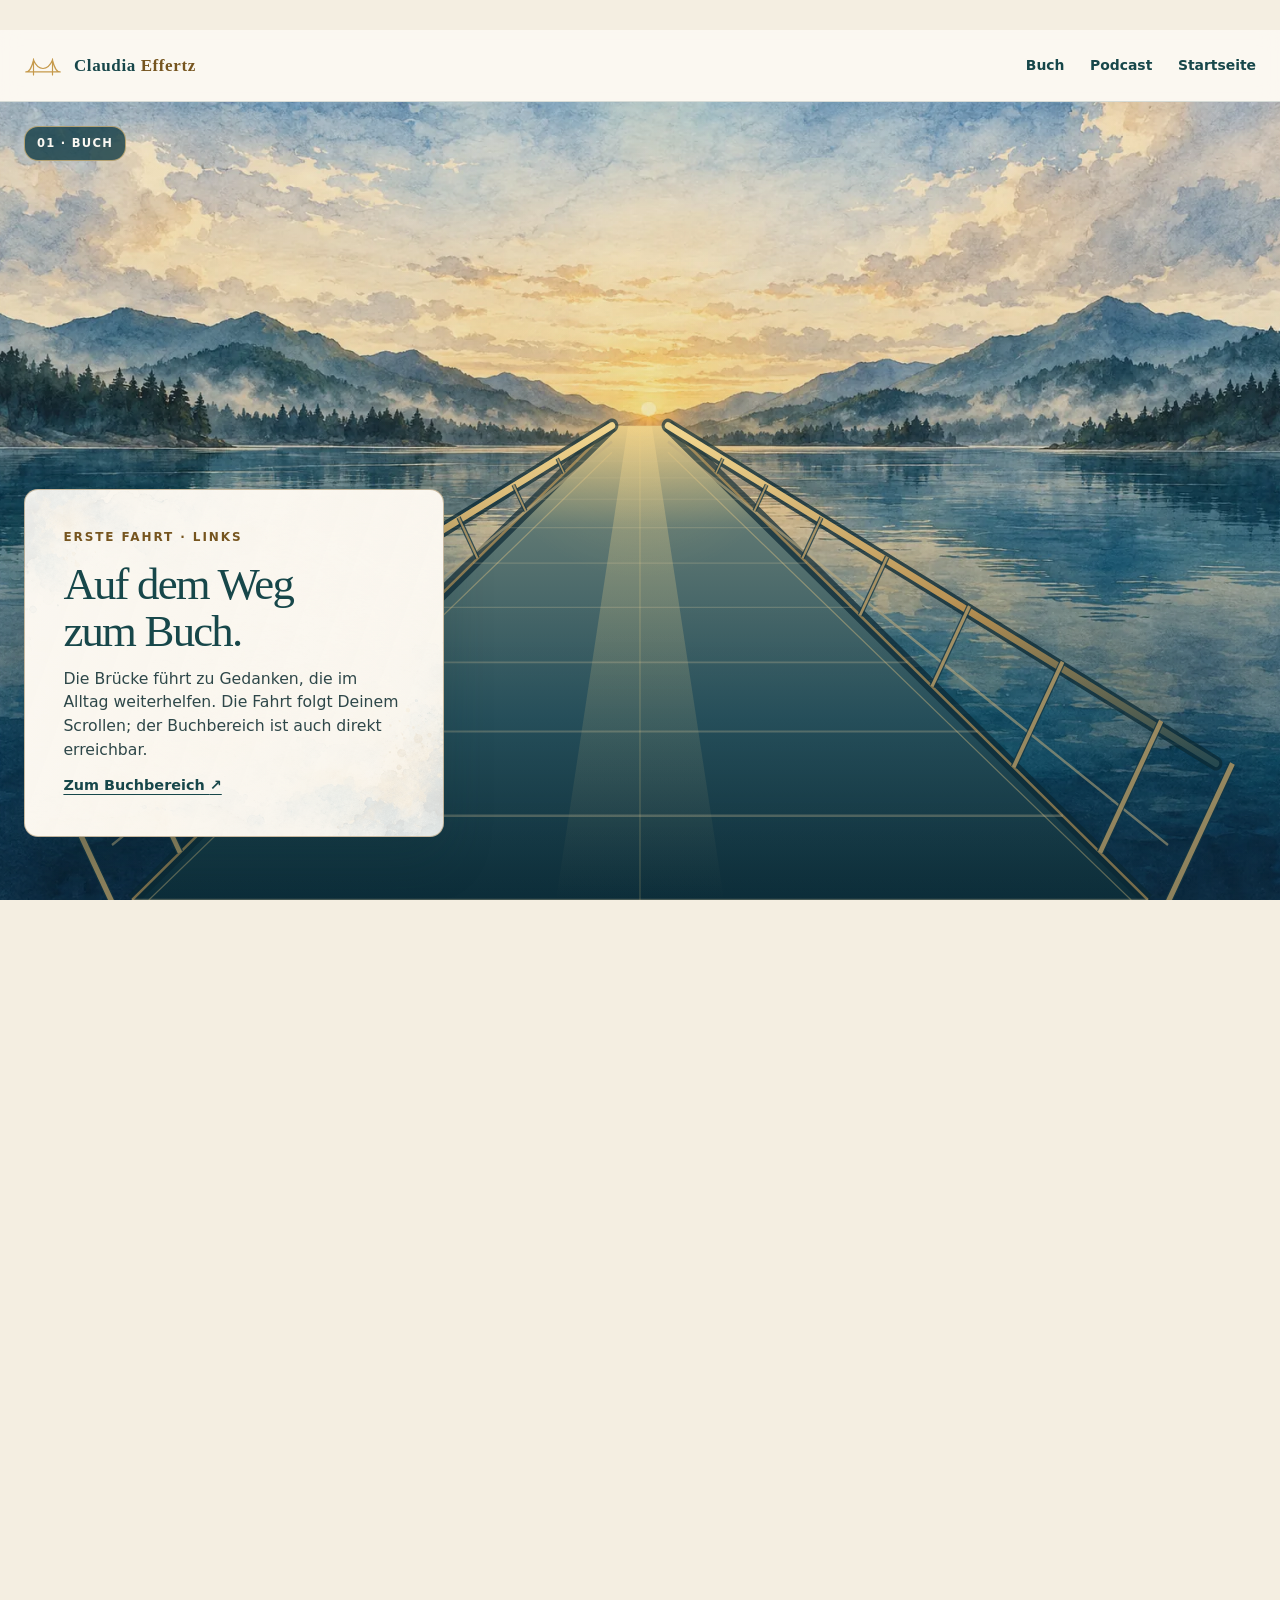
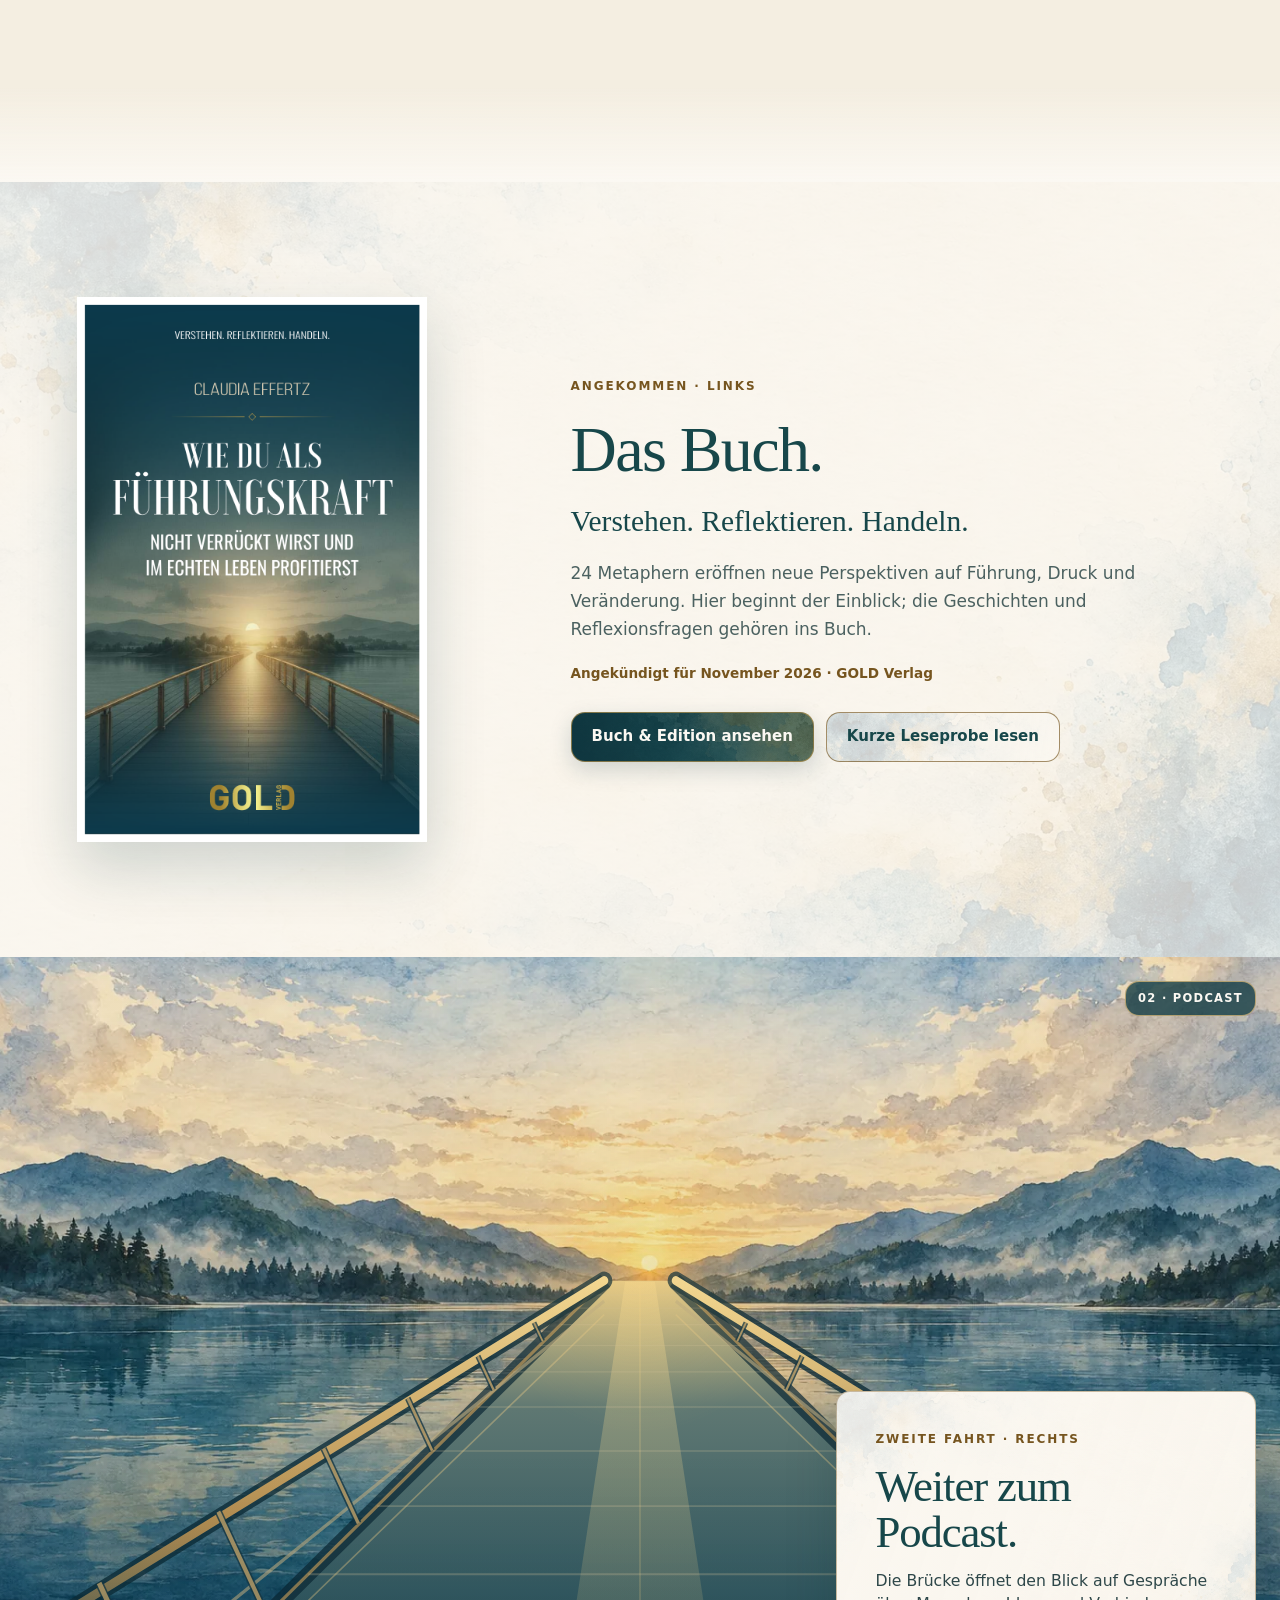
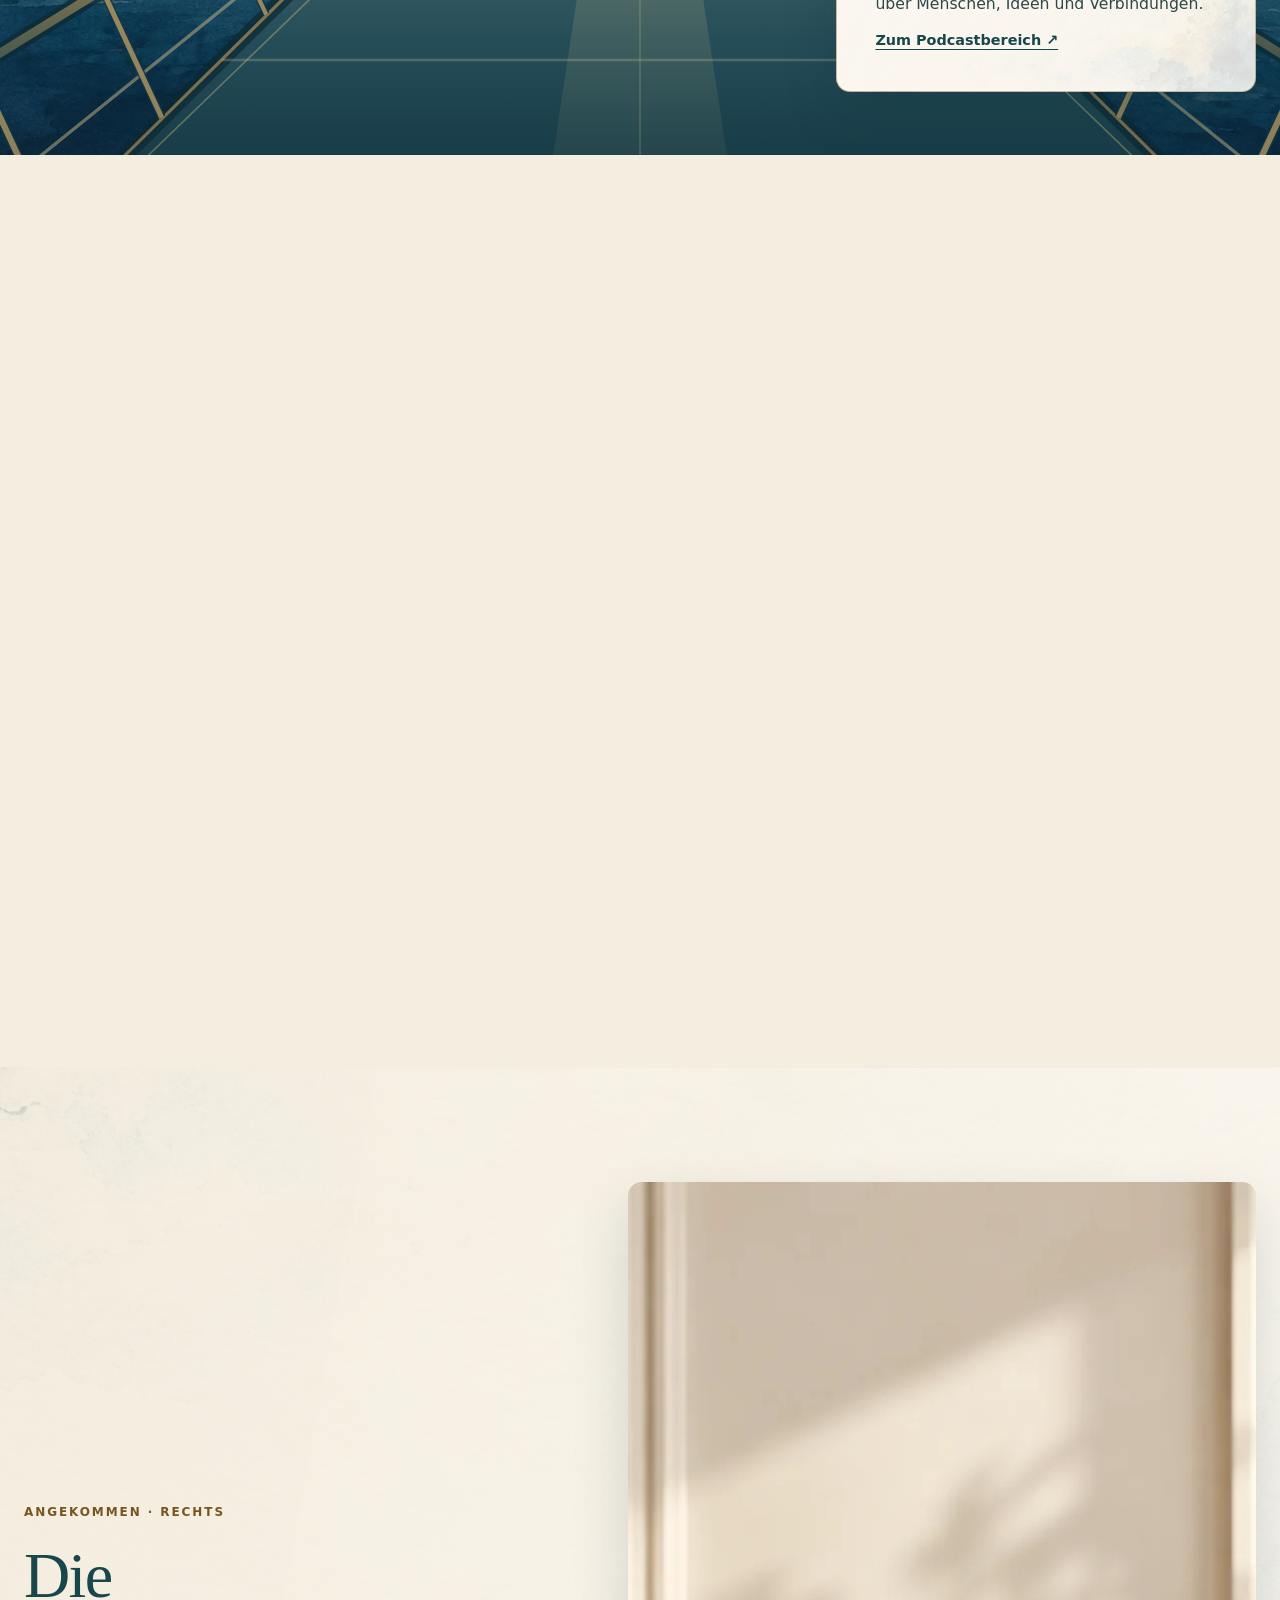
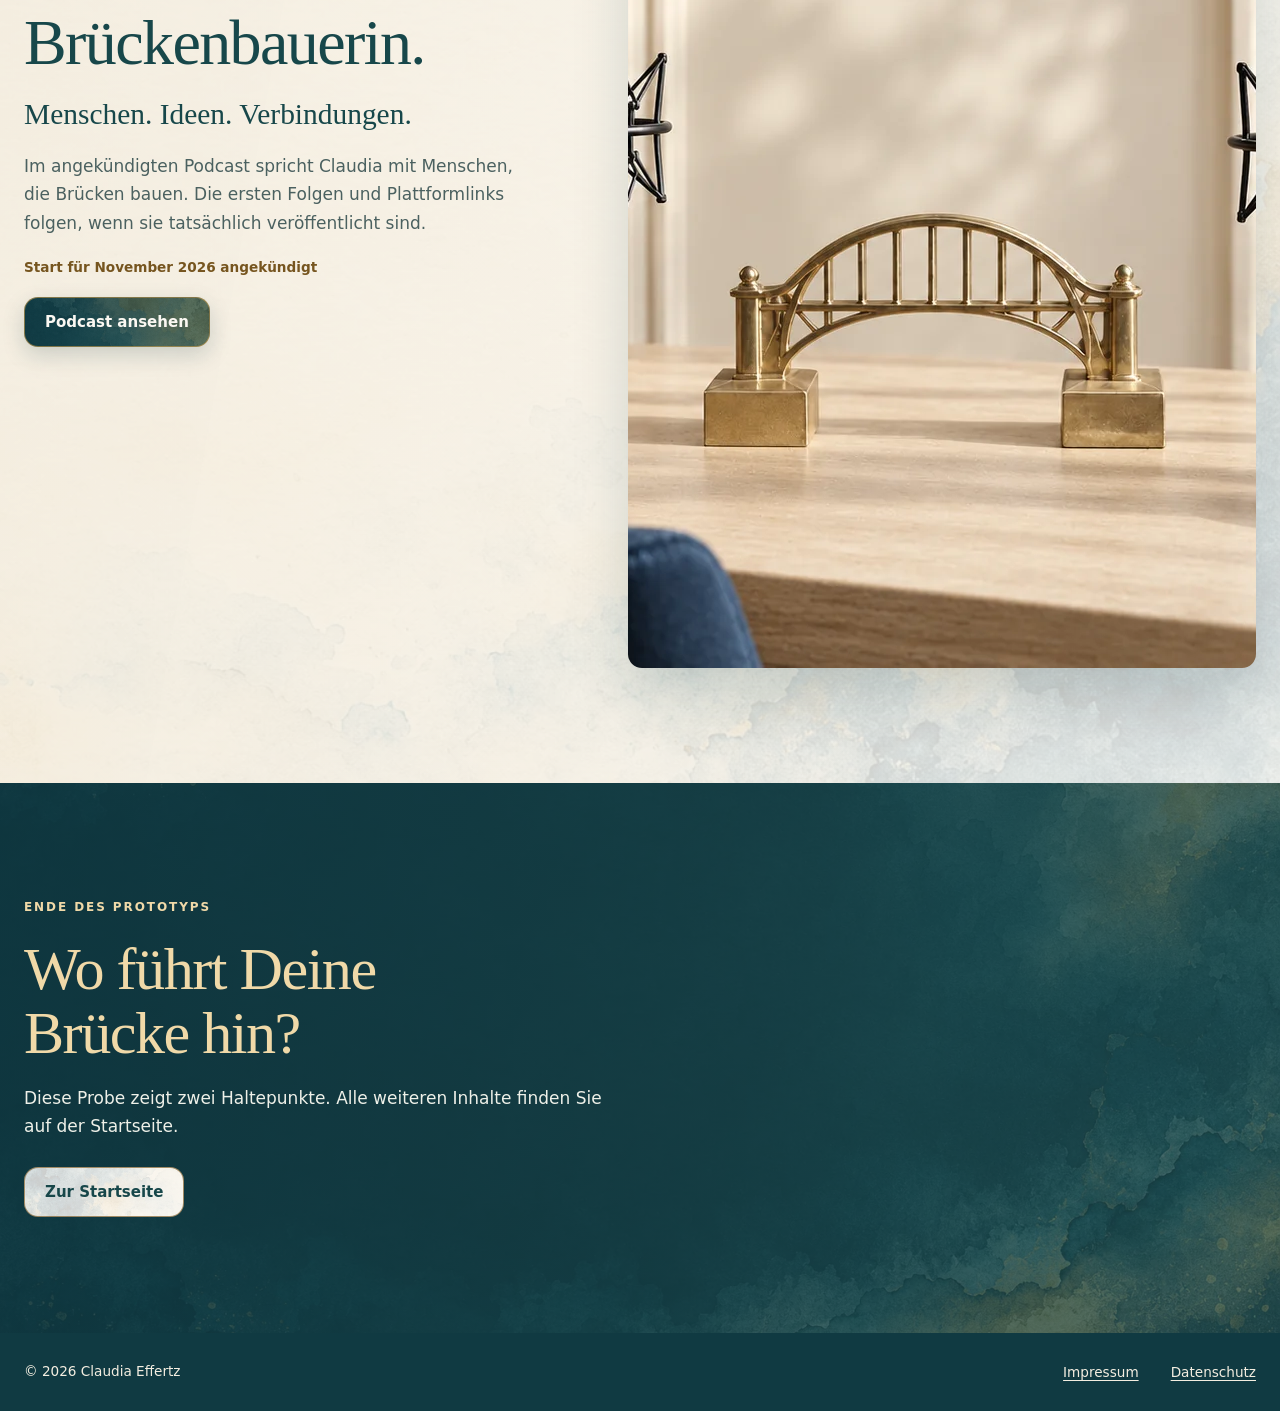
==== commit 80dd858b: "Restore fine gold decorative lines" ====
--- a/brueckenreise/index.html
+++ b/brueckenreise/index.html
@@ -9,7 +9,7 @@
   <meta name="description" content="Zweistopp-Prototyp der Brückenreise für Claudia Effertz: Buch links, Podcast rechts.">
   <title>Brückenreise · Prototyp | Claudia Effertz</title>
   <link rel="preload" href="../assets/brueckenreise-see.webp" as="image">
-  <link rel="stylesheet" href="../styles.css?v=main-light-1">
+  <link rel="stylesheet" href="../styles.css?v=main-light-3">
   <link rel="stylesheet" href="bridge.css?v=5">
 </head>
 <body class="journey-page">
--- a/styles.css
+++ b/styles.css
@@ -15,7 +15,7 @@
   --radius: 14px;
   --shell: 1240px;
   --header: 78px;
-  --gold-rule: clamp(2px, .12vw, 3px);
+  --gold-rule: 1px;
   --ease-out: cubic-bezier(.16, 1, .3, 1);
   --serif: "Iowan Old Style", "Baskerville", "Times New Roman", serif;
   --sans: "Avenir Next", "Segoe UI", system-ui, sans-serif;
@@ -229,9 +229,9 @@
 .hero__connection { position: absolute; inset: auto -1% 2%; width: 102%; height: 38%; overflow: visible; fill: none; stroke-linecap: round; pointer-events: none; -webkit-mask-image: radial-gradient(ellipse 24% 105% at 43% 30%, transparent 0 68%, rgb(0 0 0 / 55%) 78%, #000 90%); mask-image: radial-gradient(ellipse 24% 105% at 43% 30%, transparent 0 68%, rgb(0 0 0 / 55%) 78%, #000 90%); }
 .hero__connection path { vector-effect: non-scaling-stroke; transform-box: fill-box; transform-origin: center; will-change: transform, opacity; }
 .hero__connection-line { stroke: #dfbd7c; stroke-dasharray: 1; stroke-dashoffset: 1; animation: connection-draw 1.55s var(--ease-out) forwards; }
-.hero__connection-line--far { opacity: .28; stroke-width: 1.8; animation-delay: .22s; }
-.hero__connection-line--main { opacity: .7; stroke-width: 2.5; animation-delay: .28s; }
-.hero__connection-line--near { opacity: .43; stroke-width: 2; animation-delay: .34s; }
+.hero__connection-line--far { opacity: .28; stroke-width: 1; animation-delay: .22s; }
+.hero__connection-line--main { opacity: .7; stroke-width: 1.7; animation-delay: .28s; }
+.hero__connection-line--near { opacity: .43; stroke-width: 1.2; animation-delay: .34s; }
 
 .hero__glass {
   position: absolute;
@@ -998,6 +998,18 @@
 .site-home .site-footer { border-top: 0; }
 .site-home .site-footer::before { height: 48px; }
 
+/* Keep dark paper panels clean at their light edges. The cream fades above
+   and below them mixed the two colors into a wide grey stripe. */
+.site-home main > section.offers::after,
+.site-home main > section.keynote-section::before,
+.site-home main > section.keynote-section::after,
+.site-home main > section.keynote-section + section::before,
+.site-home main > section.ecosystem::after,
+.site-home main > section.engagement::before,
+.site-home main > section.engagement::after,
+.site-home main > section.engagement + section::before,
+.site-home .site-footer::before { content: none; }
+
 @media (max-width: 640px) {
   .site-home main > section + section::before,
   .site-home main > section:not(:last-child)::after,
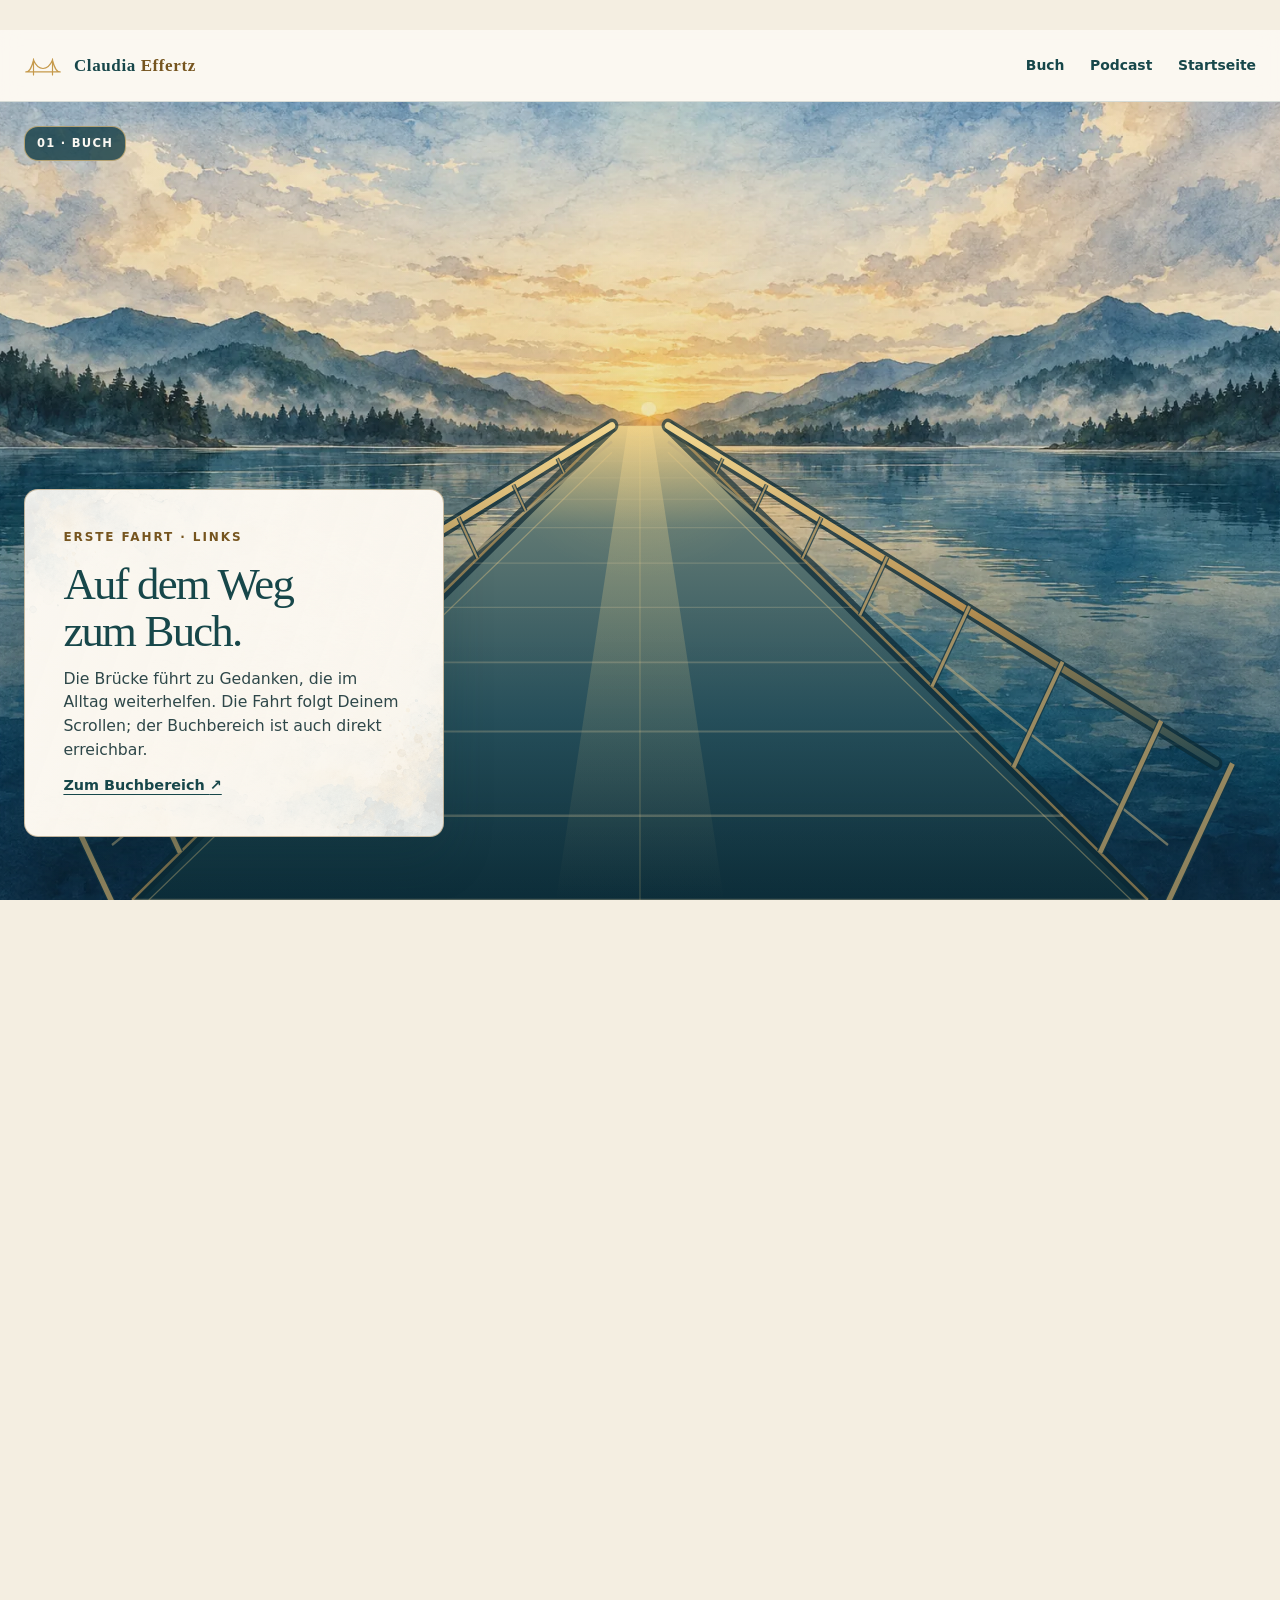
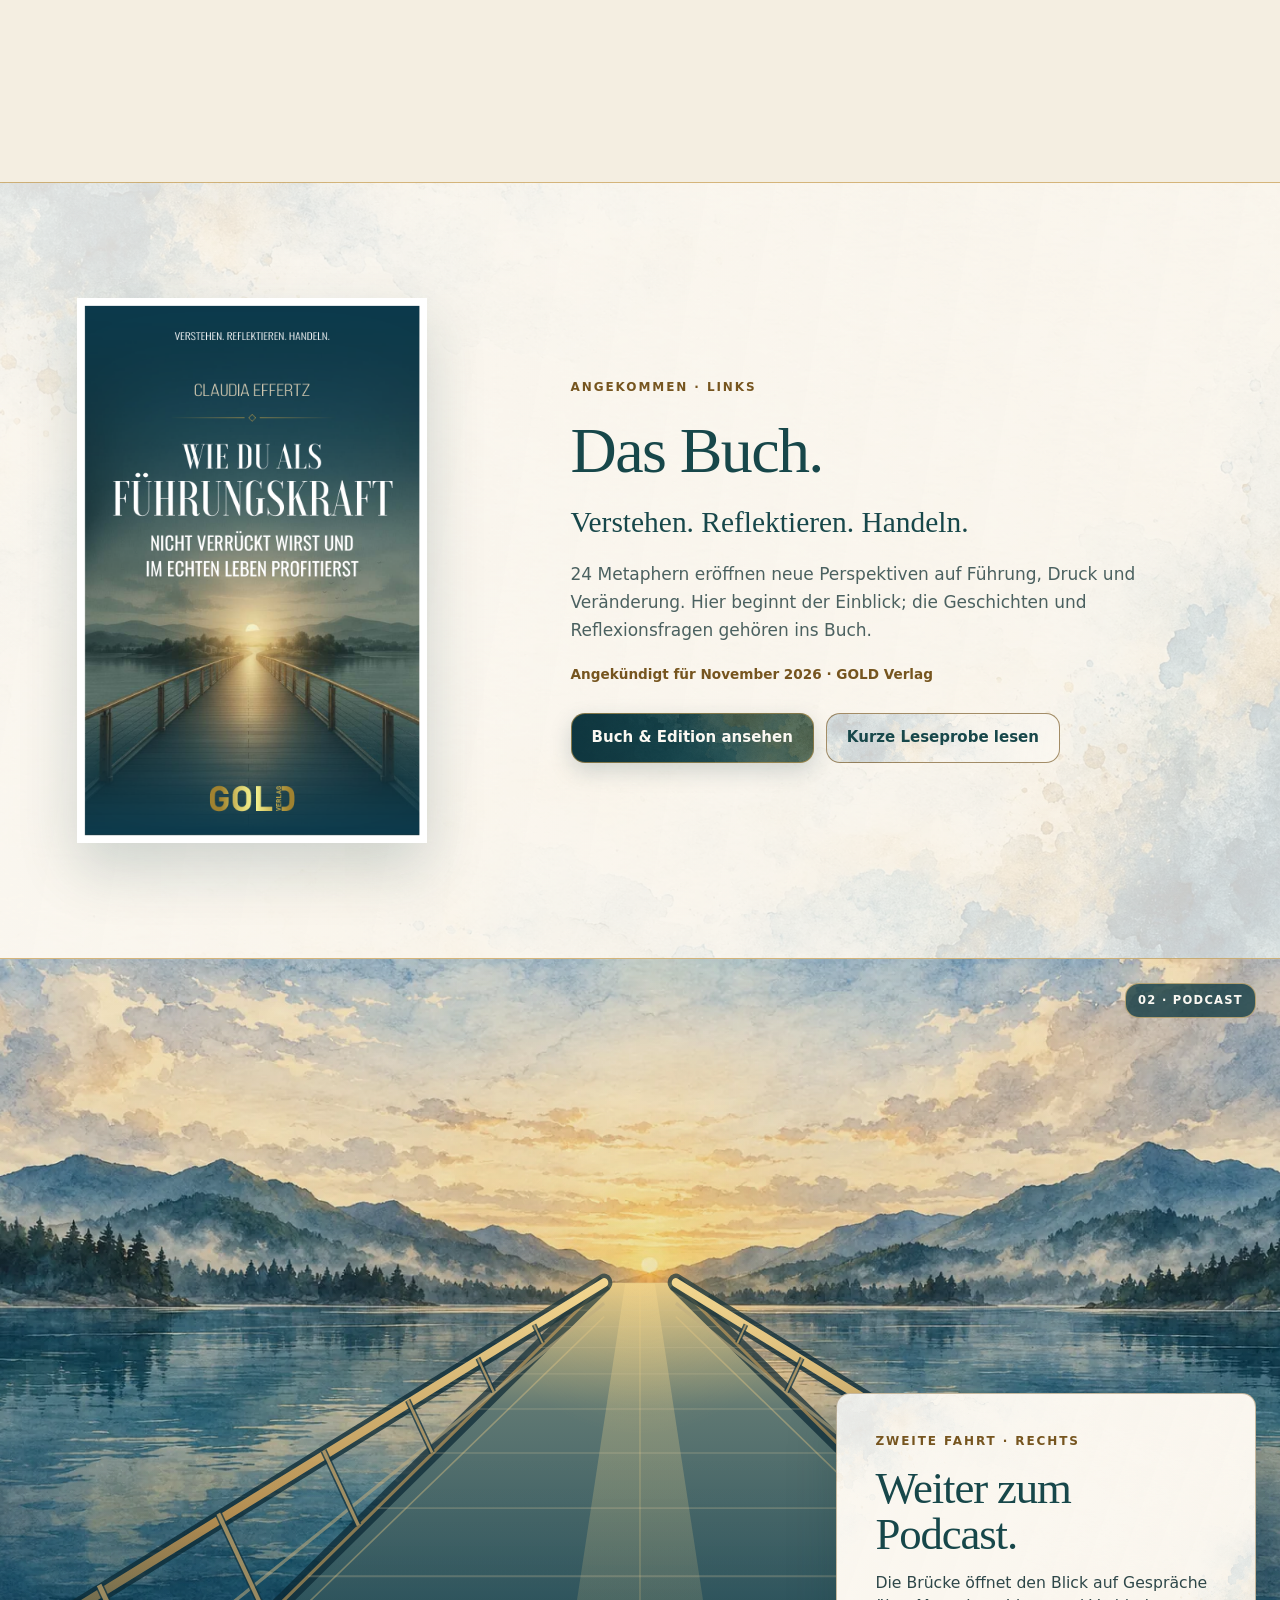
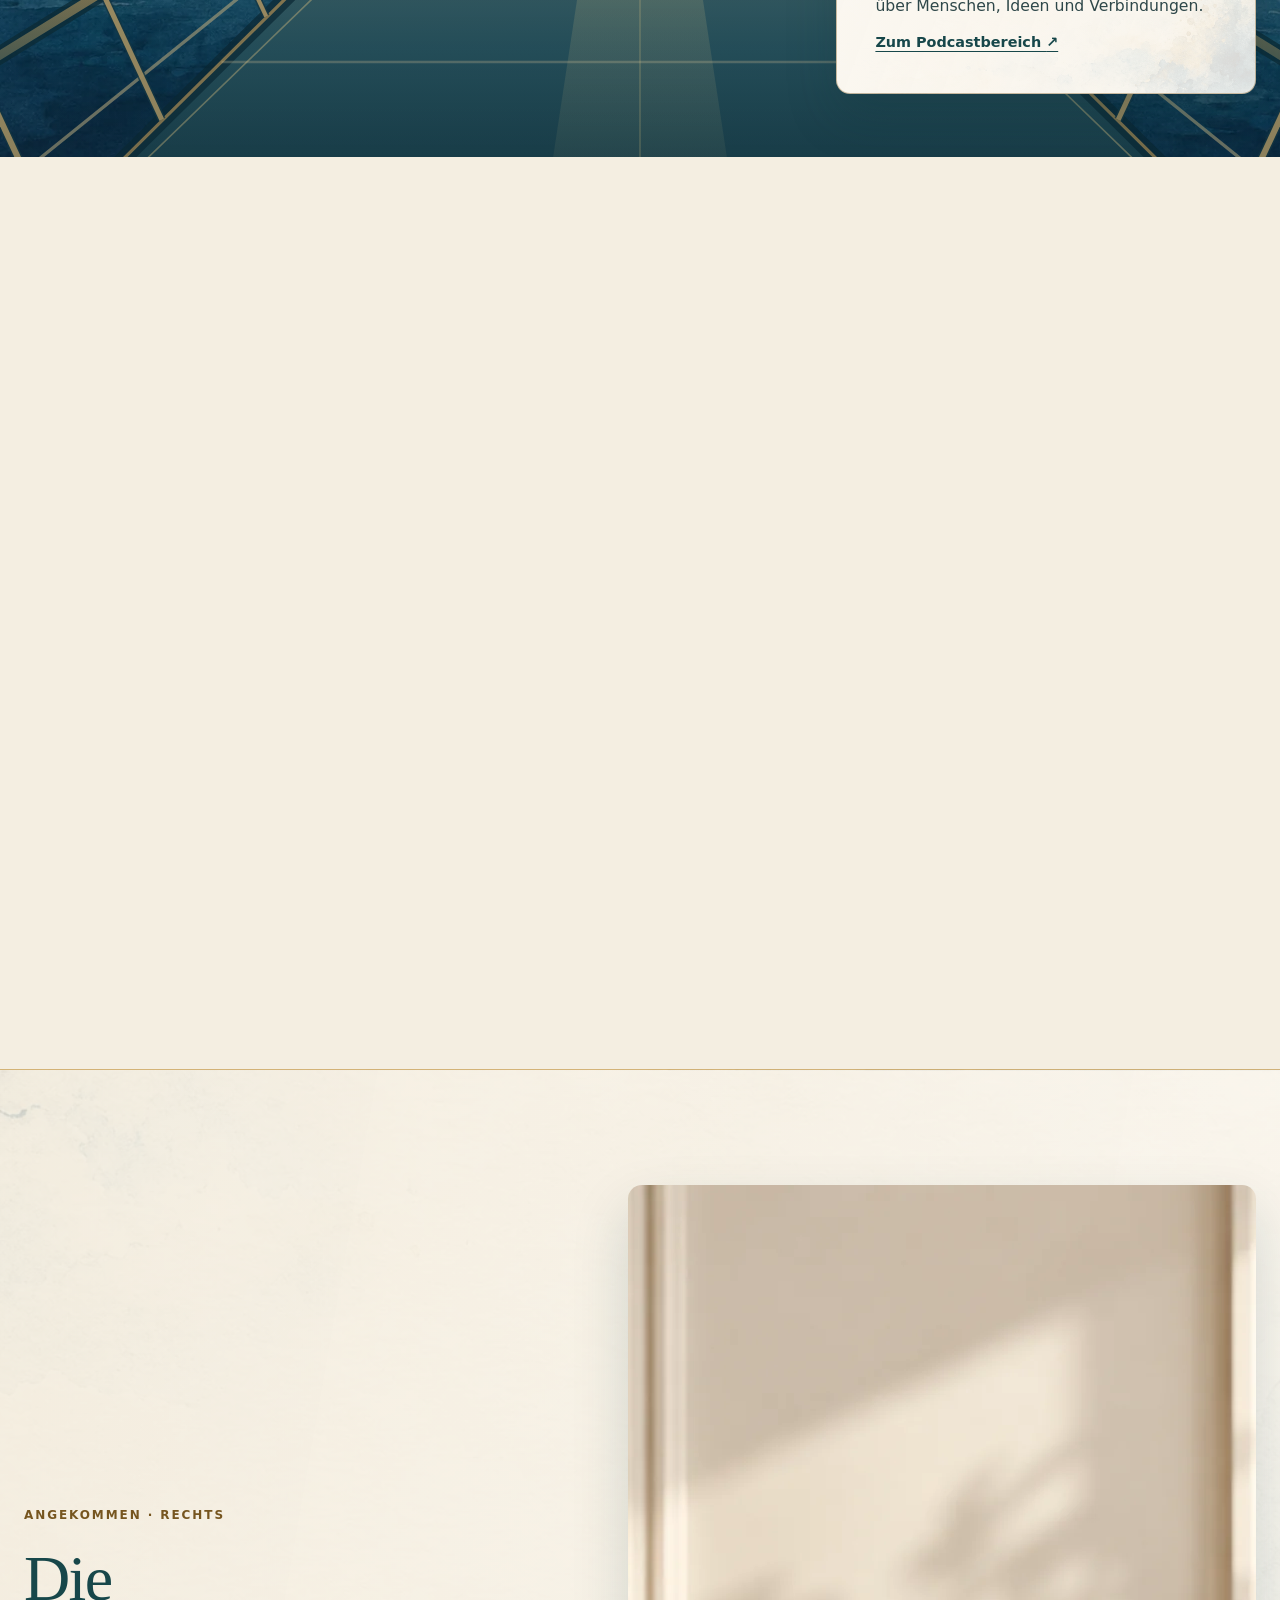
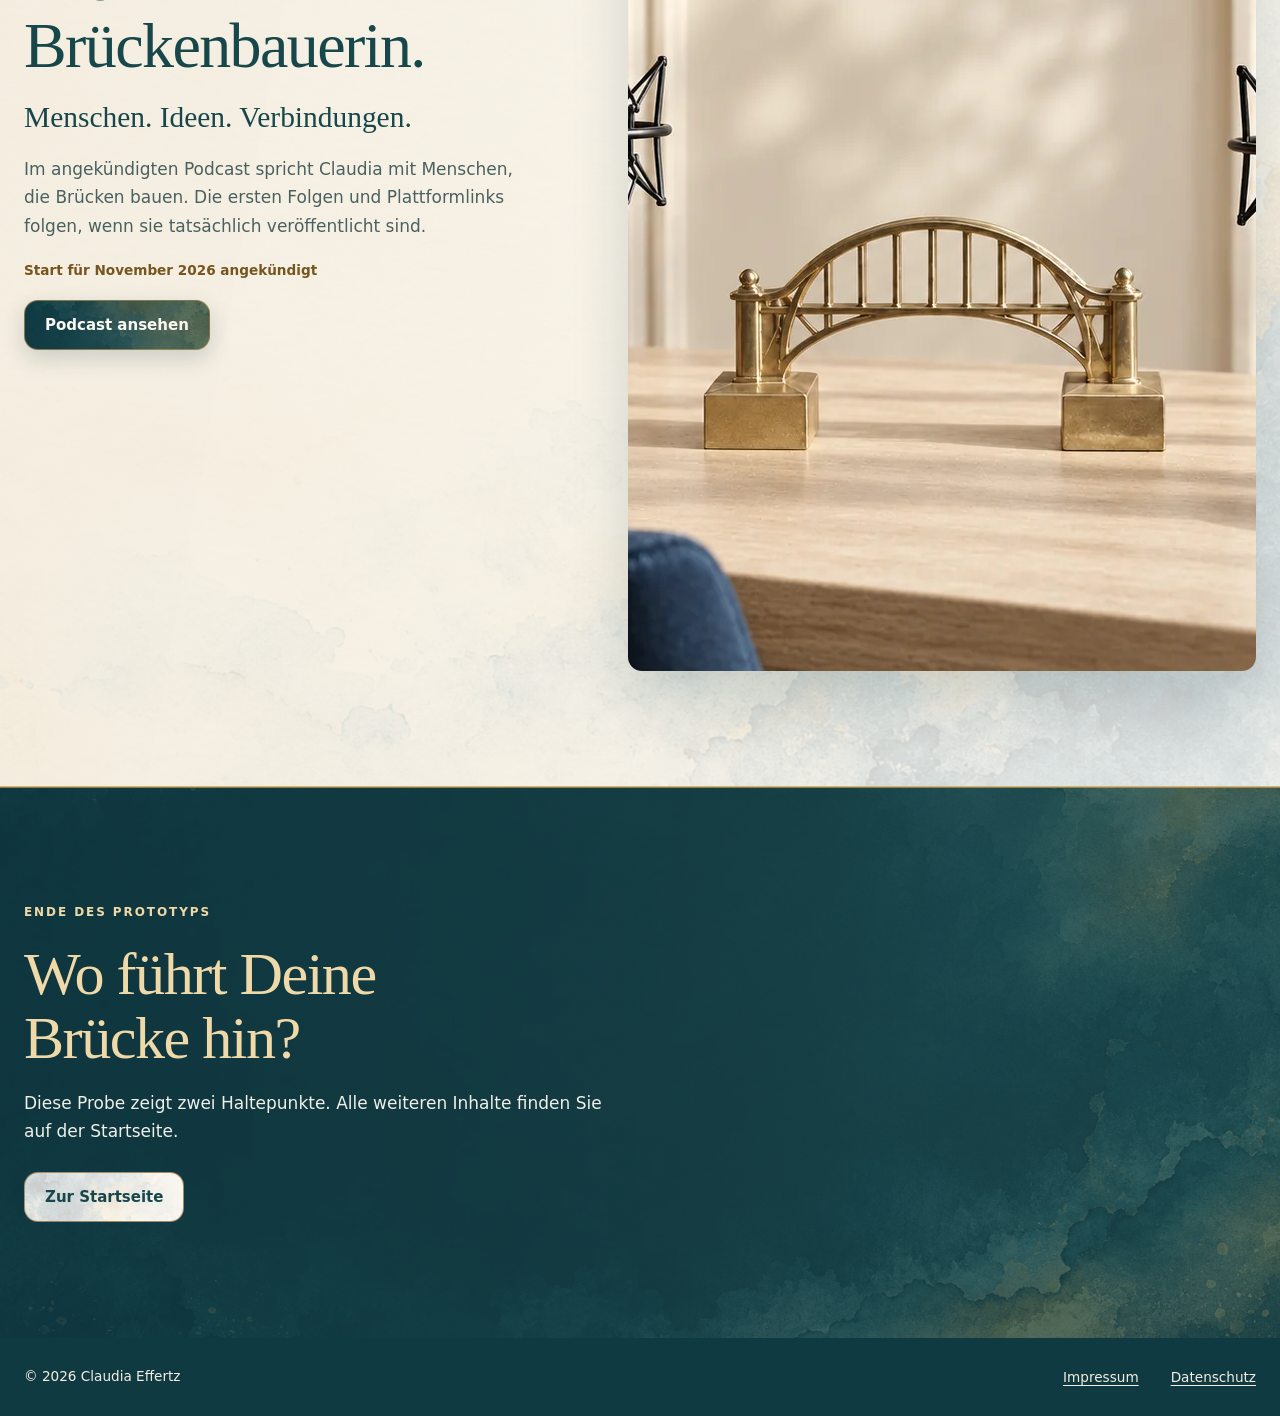
==== commit 410f5550: "Unify subpage design and add book imagery" ====
--- a/brueckenreise/index.html
+++ b/brueckenreise/index.html
@@ -9,8 +9,8 @@
   <meta name="description" content="Zweistopp-Prototyp der Brückenreise für Claudia Effertz: Buch links, Podcast rechts.">
   <title>Brückenreise · Prototyp | Claudia Effertz</title>
   <link rel="preload" href="../assets/brueckenreise-see.webp" as="image">
-  <link rel="stylesheet" href="../styles.css?v=main-light-3">
-  <link rel="stylesheet" href="bridge.css?v=5">
+  <link rel="stylesheet" href="../styles.css?v=main-light-8">
+  <link rel="stylesheet" href="bridge.css?v=6">
 </head>
 <body class="journey-page">
   <a class="skip-link" href="#buch">Zum ersten Inhalt</a>
--- a/styles.css
+++ b/styles.css
@@ -324,6 +324,18 @@
 .facts .facts__word { font-size: clamp(2rem, 3.4vw, 3.35rem); }
 .facts dd { color: var(--muted); font-size: 14px; }
 
+.credentials__layout { display: grid; grid-template-columns: minmax(0, .85fr) minmax(0, 1.15fr); gap: clamp(3rem, 8vw, 8rem); align-items: start; }
+.credentials__intro { display: grid; justify-items: start; gap: 1.25rem; }
+.credentials__intro h2 { max-width: 12ch; }
+.credentials__intro p { max-width: 42ch; color: var(--muted); font-size: 1.1rem; }
+.credentials__image { width: min(100%, 430px); margin-top: 1.5rem; overflow: hidden; aspect-ratio: 4 / 5; border: 1px solid rgb(198 154 75 / 28%); border-radius: var(--radius); box-shadow: var(--shadow); }
+.credentials__image img { width: 100%; height: 100%; object-fit: cover; }
+.credentials__list { margin: 0; padding: 0; border-top: 1px solid var(--line); list-style: none; }
+.credentials__list li { display: grid; grid-template-columns: 2rem minmax(0, 1fr); gap: 1rem; align-items: baseline; padding: 1.15rem 0; border-bottom: 1px solid var(--line); }
+.credentials__list li > span { color: var(--accent-strong); font-size: .75rem; font-weight: 800; letter-spacing: .08em; }
+.credentials__list p { color: var(--ink); font-family: var(--serif); font-size: clamp(1.25rem, 1.8vw, 1.65rem); line-height: 1.3; }
+.credentials__note { max-width: 55ch; margin-top: 1.5rem; color: var(--muted); font-size: .95rem; }
+
 .method { background: var(--surface); }
 .method__layout { display: grid; grid-template-columns: minmax(320px, .9fr) minmax(0, 1.1fr); gap: clamp(3rem, 7vw, 7rem); align-items: start; }
 .method__media { position: sticky; top: calc(var(--header) + 40px); overflow: hidden; aspect-ratio: 3 / 2; border-radius: var(--radius); box-shadow: var(--shadow); }
@@ -358,6 +370,13 @@
 .offers article:first-child p { color: #dce7e8; }
 .offers article:nth-child(3), .offers article:nth-child(6) { background: var(--surface-alt); }
 .offers article p { max-width: 46ch; color: var(--muted); }
+
+.references__grid { display: grid; grid-template-columns: repeat(3, minmax(0, 1fr)); gap: clamp(1.5rem, 4vw, 4rem); }
+.references__group { min-width: 0; padding-top: 1.1rem; border-top: var(--gold-rule) solid var(--accent); }
+.references__group h3 { min-height: 2.5rem; margin-bottom: 1rem; color: var(--accent-strong); font-family: var(--sans); font-size: .75rem; font-weight: 800; letter-spacing: .12em; line-height: 1.4; text-transform: uppercase; }
+.references__group ul { margin: 0; padding: 0; list-style: none; }
+.references__group li { padding: .75rem 0; border-bottom: 1px solid var(--line); color: var(--ink); font-family: var(--serif); font-size: clamp(1.25rem, 1.75vw, 1.6rem); line-height: 1.27; }
+.references__note { max-width: 70ch; margin-top: 2rem; color: var(--muted); font-size: .82rem; }
 
 .voices { color: #fbf8f2; background: var(--secondary-deep); }
 .voices h2 { color: #f0d9a8; }
@@ -390,7 +409,7 @@
 .testimonials__intro { display: grid; gap: .55rem; margin-bottom: clamp(1.5rem, 3vw, 2.5rem); }
 .testimonials__intro h2 { max-width: 16ch; }
 .testimonials__grid { display: grid; grid-template-columns: repeat(2, minmax(0, 1fr)); gap: clamp(12px, 2vw, 24px); }
-.testimonials__featured, .testimonials__draft { min-width: 0; display: grid; gap: 1rem; border-radius: var(--radius); }
+.testimonials__featured, .testimonials__compact { min-width: 0; display: grid; gap: 1rem; border-radius: var(--radius); }
 .testimonials__featured {
   align-content: space-between;
   padding: clamp(1.7rem, 3.5vw, 3.2rem);
@@ -409,12 +428,12 @@
 .testimonials__stars { font-size: 1.45rem; letter-spacing: .13em; line-height: 1; white-space: nowrap; }
 .testimonials__label { font-size: .72rem; font-weight: 800; letter-spacing: .12em; line-height: 1.4; text-transform: uppercase; }
 .testimonials__featured .testimonials__label, .testimonials__source { color: #e5c17d; }
-.testimonials__featured blockquote, .testimonials__draft blockquote { margin: 0; }
+.testimonials__featured blockquote, .testimonials__compact blockquote { margin: 0; }
 .testimonials__featured blockquote { max-width: 29ch; font-family: var(--serif); font-size: clamp(1.4rem, 2vw, 2rem); line-height: 1.28; }
 .testimonials__featured blockquote p + p { margin-top: 1.15rem; }
 .testimonials__source { padding-top: .85rem; border-top: 1px solid rgb(251 248 242 / 25%); font-size: .83rem; font-weight: 700; }
-.testimonials__drafts { display: grid; grid-template-columns: repeat(3, minmax(0, 1fr)); gap: 12px; margin-top: clamp(12px, 2vw, 24px); }
-.testimonials__draft {
+.testimonials__compact-grid { display: grid; grid-template-columns: repeat(3, minmax(0, 1fr)); gap: 12px; margin-top: clamp(12px, 2vw, 24px); }
+.testimonials__compact {
   align-content: start;
   gap: .75rem;
   padding: clamp(1.35rem, 2.2vw, 2rem);
@@ -425,12 +444,10 @@
   background-position: center;
   background-size: cover;
 }
-.testimonials__draft .testimonials__rating { color: var(--accent-strong); }
-.testimonials__draft .testimonials__rating--sample > span:last-child { font-size: .68rem; text-transform: uppercase; }
-.testimonials__draft .testimonials__label { color: var(--accent-strong); }
-.testimonials__draft blockquote { font-family: var(--serif); font-size: clamp(1.15rem, 1.5vw, 1.45rem); line-height: 1.27; }
-.testimonials__draft .testimonials__source { color: var(--muted); border-top-color: var(--line); }
-.testimonials__note { margin-top: 1rem; color: var(--muted); font-size: .82rem; }
+.testimonials__compact .testimonials__rating { color: var(--accent-strong); }
+.testimonials__compact .testimonials__label { color: var(--accent-strong); }
+.testimonials__compact blockquote { font-family: var(--serif); font-size: clamp(1.15rem, 1.5vw, 1.45rem); line-height: 1.27; }
+.testimonials__compact .testimonials__source { color: var(--muted); border-top-color: var(--line); }
 .book-sample__transcript { max-width: 62ch; margin-top: 1rem; padding: 1rem 1.25rem; border: 1px solid var(--line); border-radius: var(--radius); background: var(--surface); }
 .book-sample__transcript summary { color: var(--ink); font-weight: 800; cursor: pointer; }
 .book-sample__transcript > div { display: grid; gap: .85rem; padding-top: 1.25rem; }
@@ -465,9 +482,13 @@
 .engagement { background: var(--surface); }
 .engagement__grid { display: grid; grid-template-columns: minmax(340px, .86fr) minmax(0, 1.14fr); gap: clamp(4rem, 8vw, 8rem); align-items: center; }
 .engagement__signal { min-height: 480px; display: grid; align-content: center; gap: 8px; padding: clamp(30px, 5vw, 58px); border-radius: var(--radius); color: #fbf8f2; background: var(--secondary-deep); box-shadow: var(--shadow); }
-.engagement__signal span { font-family: var(--serif); font-size: clamp(2.6rem, 5vw, 5rem); line-height: 1; }
-.engagement__signal span:nth-child(2) { padding-left: 12%; color: var(--accent); }
-.engagement__signal span:nth-child(3) { padding-left: 24%; }
+.engagement__signal { position: relative; overflow: hidden; align-content: start; background-image: none; }
+.engagement__signal::before { position: absolute; inset: 0; z-index: 1; background: linear-gradient(180deg, rgb(4 25 34 / 30%) 0%, rgb(4 25 34 / 10%) 48%, transparent 75%); content: ""; pointer-events: none; }
+.engagement__art { position: absolute; inset: 0; width: 100%; height: 100%; object-fit: cover; }
+.engagement__signal span { position: relative; z-index: 2; text-shadow: 0 2px 16px rgb(0 0 0 / 38%); }
+.engagement__signal span { font-family: var(--serif); font-size: clamp(2.4rem, 3.4vw, 3.35rem); line-height: 1; }
+.engagement__signal span:nth-of-type(2) { padding-left: 12%; color: var(--accent); }
+.engagement__signal span:nth-of-type(3) { padding-left: 24%; }
 .engagement__copy { display: grid; gap: 20px; }
 .engagement__copy > p { color: var(--muted); }
 .note { padding: 18px; border-radius: var(--radius); background: var(--surface-alt); font-size: 14px; }
@@ -609,7 +630,7 @@
   .shell { width: min(760px, calc(100% - 36px)); }
   .section { padding: 4.75rem 0; }
   .hero { min-height: auto; padding: 4rem 0 5rem; }
-  .hero__grid, .intro__grid, .method__layout, .book__grid, .podcast__grid, .engagement__grid, .contact__grid { grid-template-columns: 1fr; }
+  .hero__grid, .intro__grid, .credentials__layout, .method__layout, .book__grid, .podcast__grid, .engagement__grid, .contact__grid { grid-template-columns: 1fr; }
   .hero__grid { gap: 3rem; }
   .hero__stage { width: min(100%, 680px); margin-inline: auto; }
   .hero__media { height: 520px; min-height: 0; }
@@ -617,6 +638,8 @@
   .facts { grid-template-columns: repeat(2, 1fr); }
   .method__media { position: static; }
   .training__grid, .ecosystem__grid, .values__grid { grid-template-columns: 1fr; }
+  .references__grid { grid-template-columns: 1fr; gap: 2rem; }
+  .references__group h3 { min-height: 0; }
   .values__visuals { min-height: 0; grid-template-columns: repeat(2, minmax(0, 1fr)); grid-template-rows: auto auto; }
   .values__image--main { grid-row: auto; grid-column: 1 / -1; aspect-ratio: 3 / 2; }
   .values__image--detail { aspect-ratio: 4 / 3; }
@@ -628,7 +651,7 @@
   .values article:last-child { grid-column: auto; grid-template-columns: 1fr; align-items: end; gap: 18px; }
   .book__media, .podcast__visual, .engagement__signal { width: min(100%, 560px); margin-inline: auto; }
   .testimonials__grid { grid-template-columns: 1fr; }
-  .testimonials__drafts { grid-template-columns: 1fr; }
+  .testimonials__compact-grid { grid-template-columns: 1fr; }
   .site-footer__grid { grid-template-columns: 1fr 1fr; }
   .site-footer__meta { grid-column: 1 / -1; grid-template-columns: auto 1fr; align-items: center; }
   .legal-layout { grid-template-columns: 1fr; gap: 3rem; }
@@ -685,7 +708,7 @@
   .book__facts div + div { border-top: 1px solid var(--line); }
   .testimonials { padding: 3.5rem 0; }
   .testimonials__featured { padding: 1.5rem; }
-  .testimonials__draft { padding: 1.2rem 1.35rem; }
+  .testimonials__compact { padding: 1.2rem 1.35rem; }
   .contact__card .button { width: 100%; }
   .site-footer__grid { grid-template-columns: 1fr; gap: 28px; }
   .site-footer__meta { grid-column: auto; grid-template-columns: 1fr; }
@@ -727,6 +750,8 @@
 .keynote-intro { display: grid; align-content: start; justify-items: start; gap: 1.25rem; }
 .keynote-intro h2 { max-width: 14ch; }
 .keynote-intro p { color: var(--muted); max-width: 50ch; }
+.keynote-intro__image { width: min(100%, 520px); margin-top: 1rem; overflow: hidden; aspect-ratio: 4 / 3; border: 1px solid rgb(229 193 125 / 35%); border-radius: var(--radius); box-shadow: 0 20px 50px rgb(0 0 0 / 18%); }
+.keynote-intro__image img { width: 100%; height: 100%; object-fit: cover; }
 .keynote-topics { border-top: 1px solid var(--line); }
 .keynote-topics article { display: grid; grid-template-columns: 2.5rem 1fr; gap: 1rem; padding: 1.4rem 0; border-bottom: 1px solid var(--line); }
 .keynote-topics article > span { color: var(--accent-strong); font-size: .8rem; font-weight: 800; }
@@ -782,7 +807,7 @@
   .actions .button { min-width: 0; white-space: normal; overflow-wrap: anywhere; text-align: center; }
 }
 
-.hero, .intro, .method, .offers, .voices, .book, .training, .podcast,
+.hero, .intro, .credentials, .method, .offers, .references, .voices, .book, .training, .podcast,
 .ecosystem, .values, .contact, .page-head,
 .book-page .section:not(.page-cta), .podcast-page .section {
   background-color: var(--bg);
@@ -794,7 +819,7 @@
   background-image: linear-gradient(90deg, rgb(251 248 242 / 91%) 0 49%, rgb(244 238 225 / 60%) 100%), url('assets/aquarell-pergament.webp');
   background-position: center;
 }
-.intro, .offers, .podcast, .values, .book-page .section:not(.page-cta) {
+.intro, .credentials, .offers, .podcast, .values, .book-page .section:not(.page-cta) {
   background-color: var(--surface);
   background-image: linear-gradient(100deg, rgb(251 248 242 / 76%), rgb(251 248 242 / 86%)), url('assets/aquarell-pergament.webp');
   background-position: right center;
@@ -1000,7 +1025,7 @@
 
 /* Keep dark paper panels clean at their light edges. The cream fades above
    and below them mixed the two colors into a wide grey stripe. */
-.site-home main > section.offers::after,
+.site-home main > section.references::after,
 .site-home main > section.keynote-section::before,
 .site-home main > section.keynote-section::after,
 .site-home main > section.keynote-section + section::before,
@@ -1036,3 +1061,53 @@
 input:not([type="checkbox"]):not([type="radio"]):focus-visible,
 textarea:focus-visible,
 select:focus-visible { outline: 3px solid #76551f; outline-offset: 3px; }
+
+/* Subpages share one uninterrupted paper field instead of restarting the
+   watercolor photograph at every section boundary. */
+.book-page main,
+.podcast-page main,
+.legal-page .legal-main {
+  background: radial-gradient(circle at 4% 8%, rgb(198 154 75 / 8%), transparent 28%),
+    radial-gradient(circle at 96% 62%, rgb(23 71 74 / 7%), transparent 34%),
+    linear-gradient(110deg, #fbf8f2, #f4eee1 54%, #fbf8f2);
+}
+.book-page main > section.page-head,
+.book-page main > section.section:not(.page-cta),
+.podcast-page main > section.page-head,
+.podcast-page main > section.section { background: transparent; }
+.book-page .page-cta,
+.book-page .site-footer,
+.podcast-page .site-footer,
+.legal-page .site-footer { border-top: var(--gold-rule) solid rgb(198 154 75 / 70%); }
+
+.book-metaphors__image {
+  overflow: hidden;
+  aspect-ratio: 16 / 9;
+  margin: 0 0 clamp(2rem, 4vw, 3rem);
+  border: 1px solid rgb(198 154 75 / 28%);
+  border-radius: var(--radius);
+  box-shadow: var(--shadow);
+}
+.book-metaphors__image img,
+.book-edition__image img { width: 100%; height: 100%; object-fit: cover; }
+.book-edition__image {
+  overflow: hidden;
+  aspect-ratio: 4 / 3;
+  margin-top: clamp(1.5rem, 3vw, 2.5rem);
+  border: 1px solid rgb(198 154 75 / 28%);
+  border-radius: var(--radius);
+  box-shadow: var(--shadow);
+}
+
+.legal-title .eyebrow {
+  color: var(--accent-strong);
+  font-size: .75rem;
+  font-weight: 800;
+  letter-spacing: .16em;
+  text-transform: uppercase;
+}
+.legal-title::after { width: 82px; height: var(--gold-rule); background: var(--accent); content: ""; }
+.legal-content {
+  background: linear-gradient(115deg, rgb(251 248 242 / 96%), rgb(251 248 242 / 93%)),
+    url('assets/aquarell-pergament.webp') center / cover;
+}
--- a/brueckenreise/bridge.css
+++ b/brueckenreise/bridge.css
@@ -104,10 +104,7 @@
 .bridge-run__edge--left { left: max(24px, calc((100vw - 1240px) / 2)); }
 .bridge-run__edge--right { right: max(24px, calc((100vw - 1240px) / 2)); }
 
-.journey-stop { position: relative; z-index: 3; padding: clamp(5rem, 9vw, 9rem) 0; scroll-margin-top: calc(var(--journey-strip) + var(--journey-header) + 12px); }
-.journey-stop::before { content: ""; position: absolute; right: 0; bottom: 100%; left: 0; height: clamp(3rem, 8vw, 6rem); pointer-events: none; }
-.journey-stop--book::before { background: linear-gradient(transparent, #fbf8f2); }
-.journey-stop--podcast::before { background: linear-gradient(transparent, #f4eee1); }
+.journey-stop { position: relative; z-index: 3; padding: clamp(5rem, 9vw, 9rem) 0; border-block: 1px solid rgb(198 154 75 / 70%); scroll-margin-top: calc(var(--journey-strip) + var(--journey-header) + 12px); }
 .journey-stop--book { background: linear-gradient(100deg, rgb(251 248 242 / 87%), rgb(251 248 242 / 79%)), url('../assets/aquarell-pergament.webp') center / cover; }
 .journey-stop--podcast { background: linear-gradient(100deg, rgb(244 238 225 / 84%), rgb(251 248 242 / 83%)), url('../assets/aquarell-pergament.webp') right center / cover; }
 .journey-stop__grid { display: grid; grid-template-columns: minmax(260px, .8fr) minmax(0, 1.2fr); gap: clamp(3rem, 7vw, 7rem); align-items: center; }
@@ -123,7 +120,7 @@
 .journey-stop__copy .journey-stop__status { color: #76551f; font-size: .85rem; font-weight: 800; }
 .journey-stop__actions { display: flex; flex-wrap: wrap; gap: .75rem; margin-top: .5rem; }
 
-.journey-end { padding: clamp(5rem, 9vw, 9rem) 0; color: #fbf8f2; background: linear-gradient(90deg, rgb(16 58 66 / 87%), rgb(31 76 78 / 72%)), url('../assets/aquarell-nacht.webp') center / cover; }
+.journey-end { padding: clamp(5rem, 9vw, 9rem) 0; border-top: 1px solid rgb(198 154 75 / 70%); color: #fbf8f2; background: linear-gradient(90deg, rgb(16 58 66 / 87%), rgb(31 76 78 / 72%)), url('../assets/aquarell-nacht.webp') center / cover; }
 .journey-end .shell { display: grid; justify-items: start; gap: 1.2rem; }
 .journey-end .section-kicker { color: #f0d9a8; }
 .journey-end h2 { color: #f0d9a8; }
